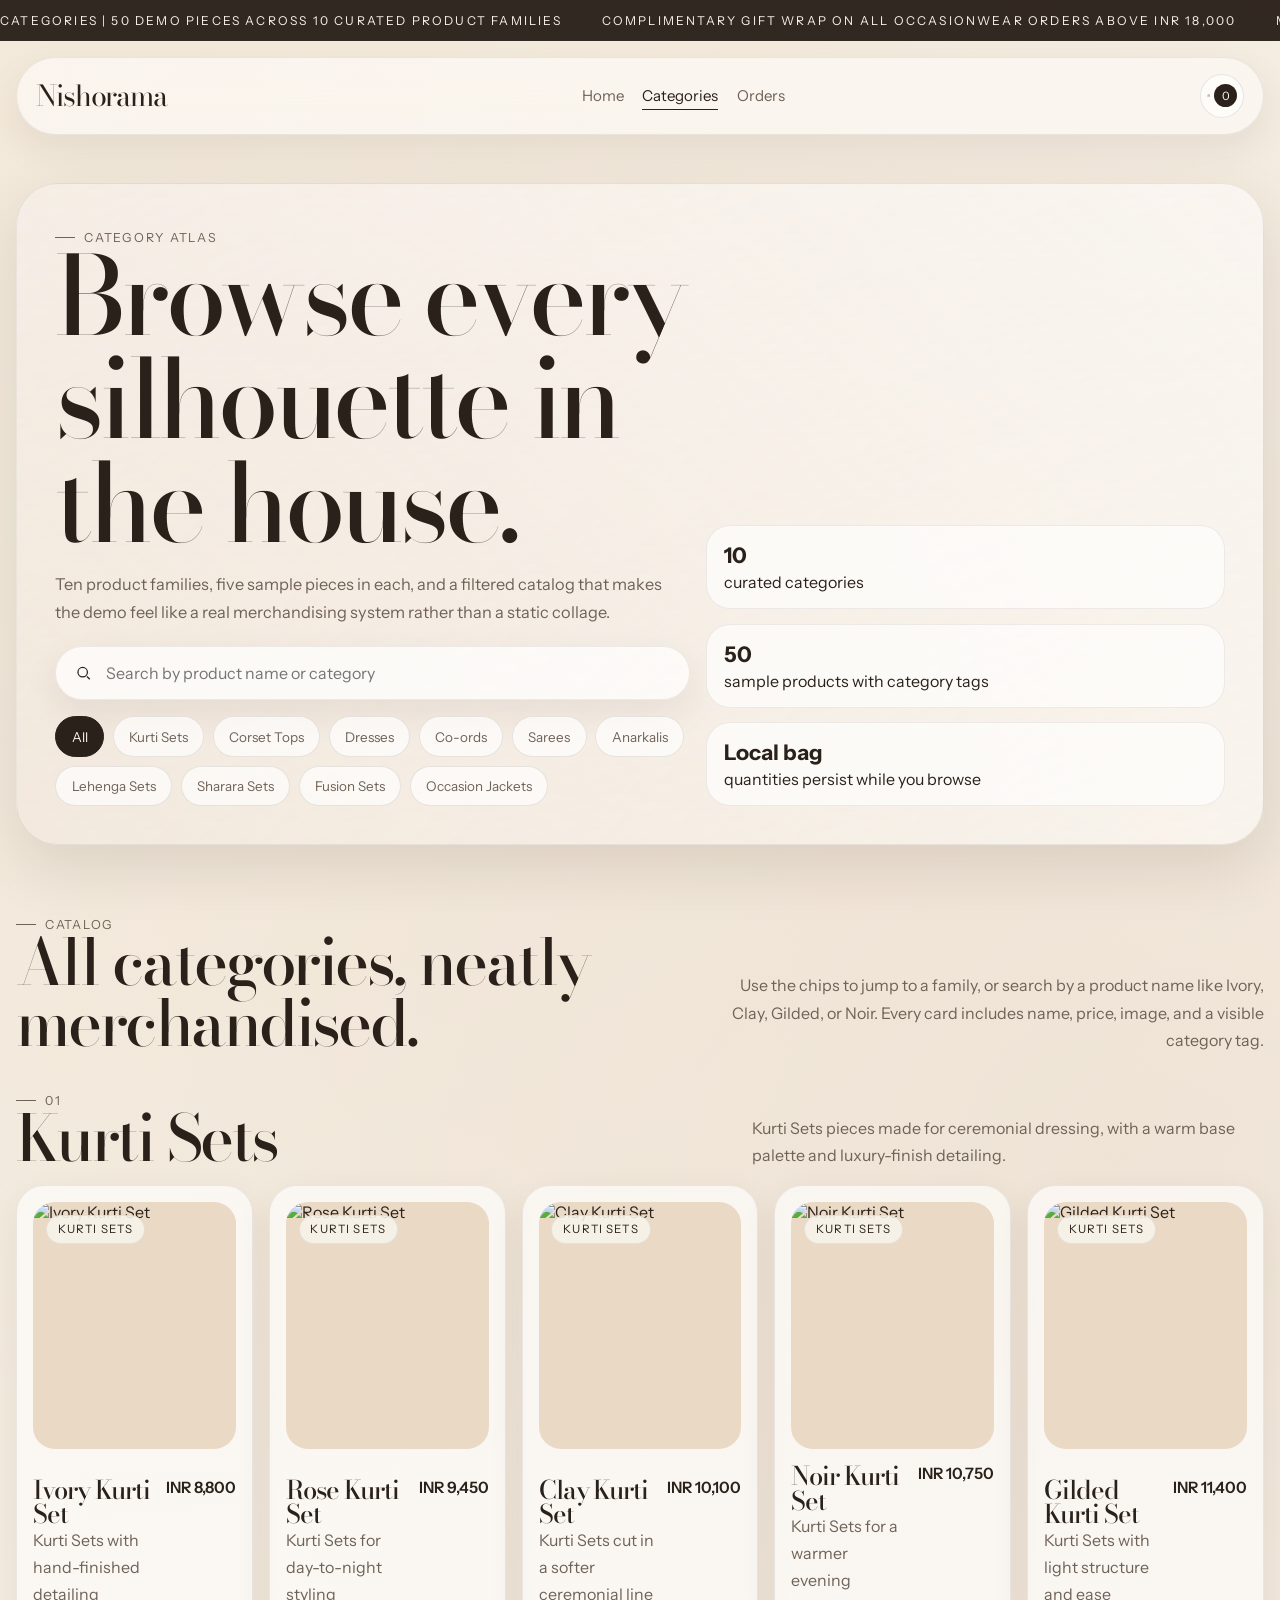
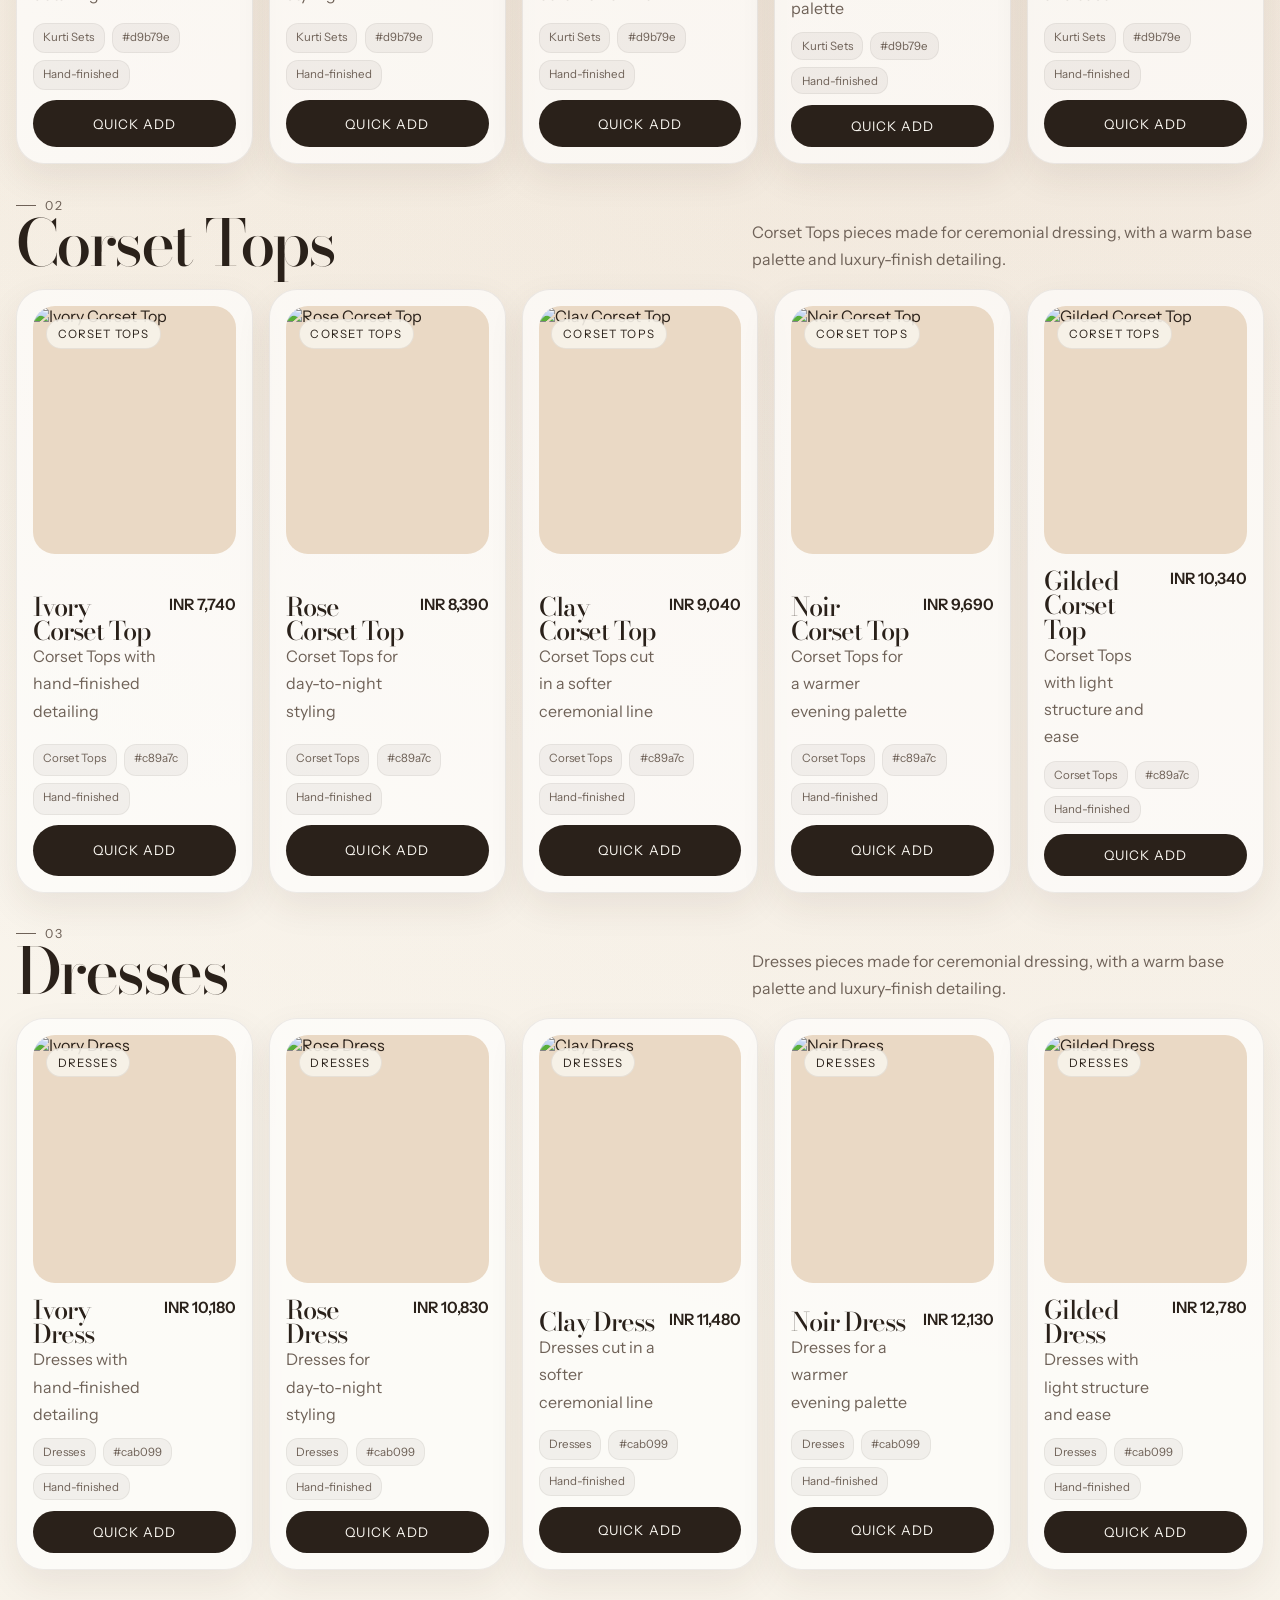
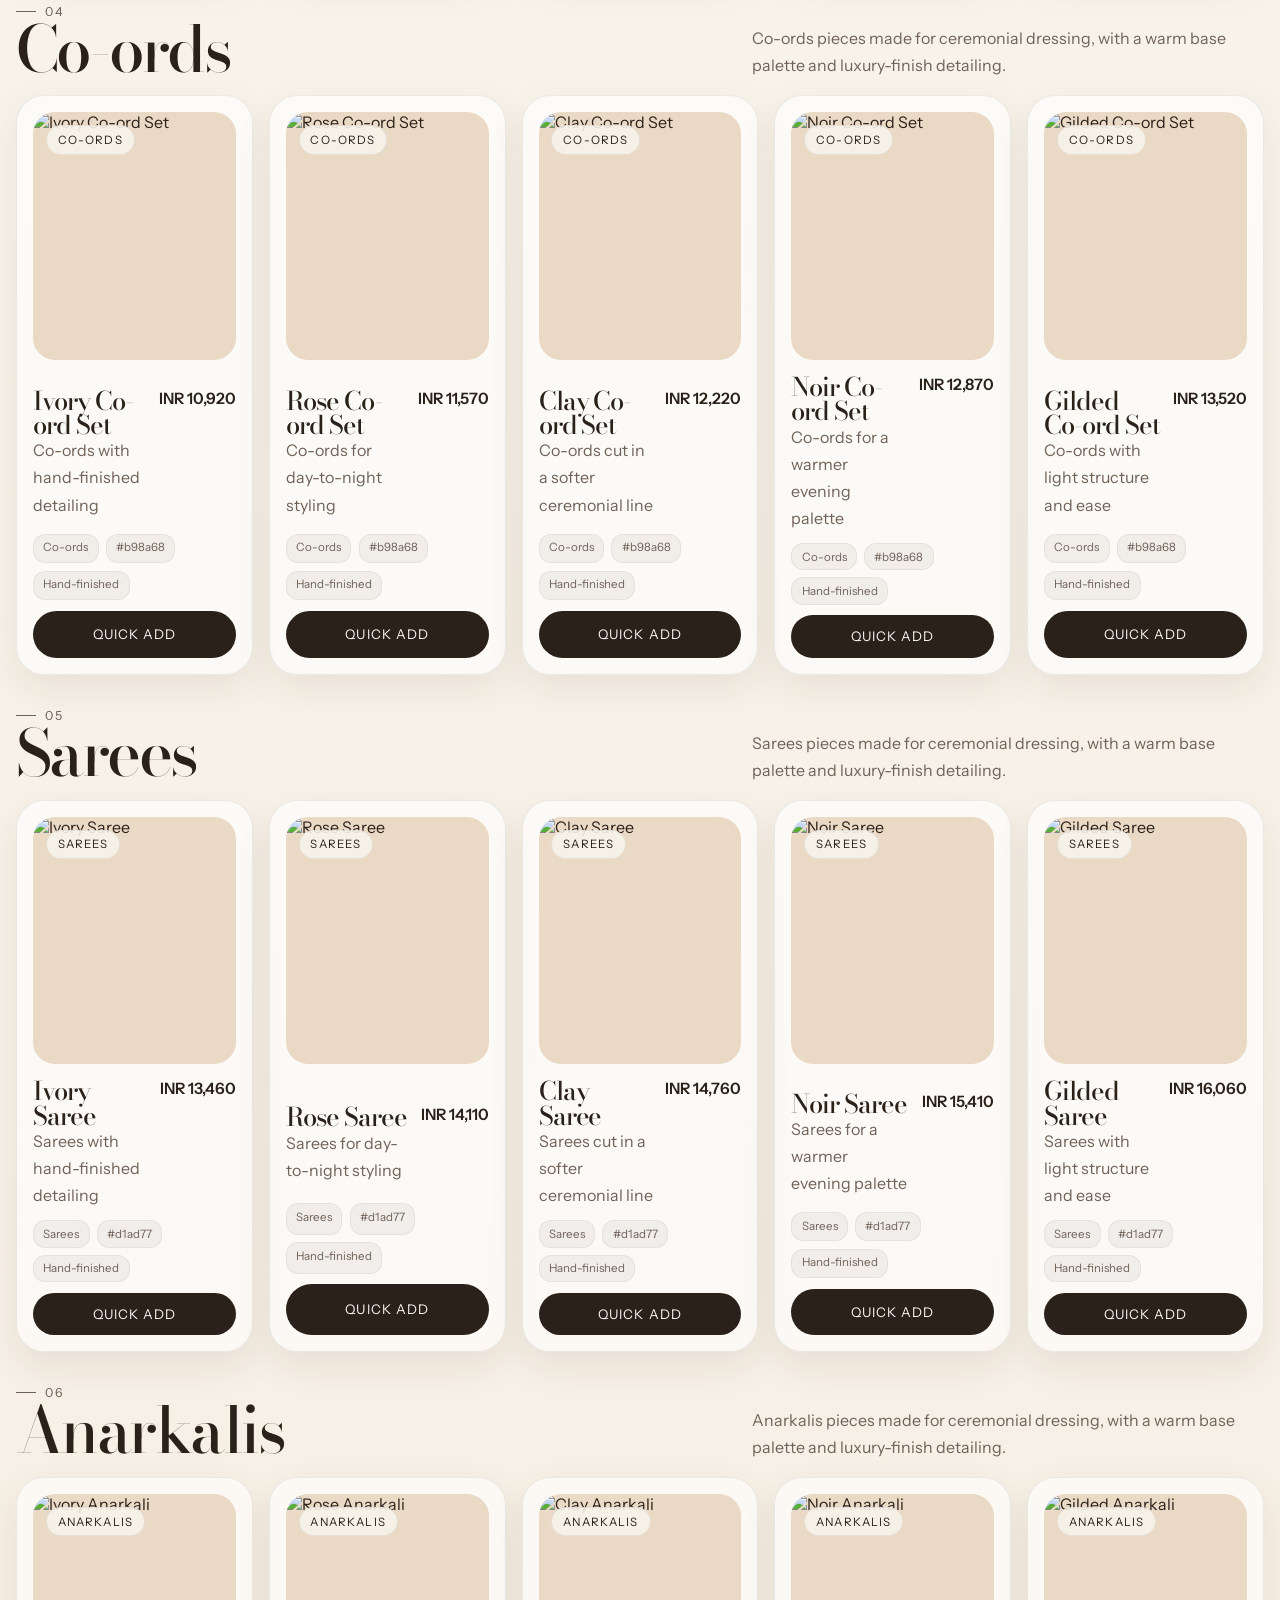
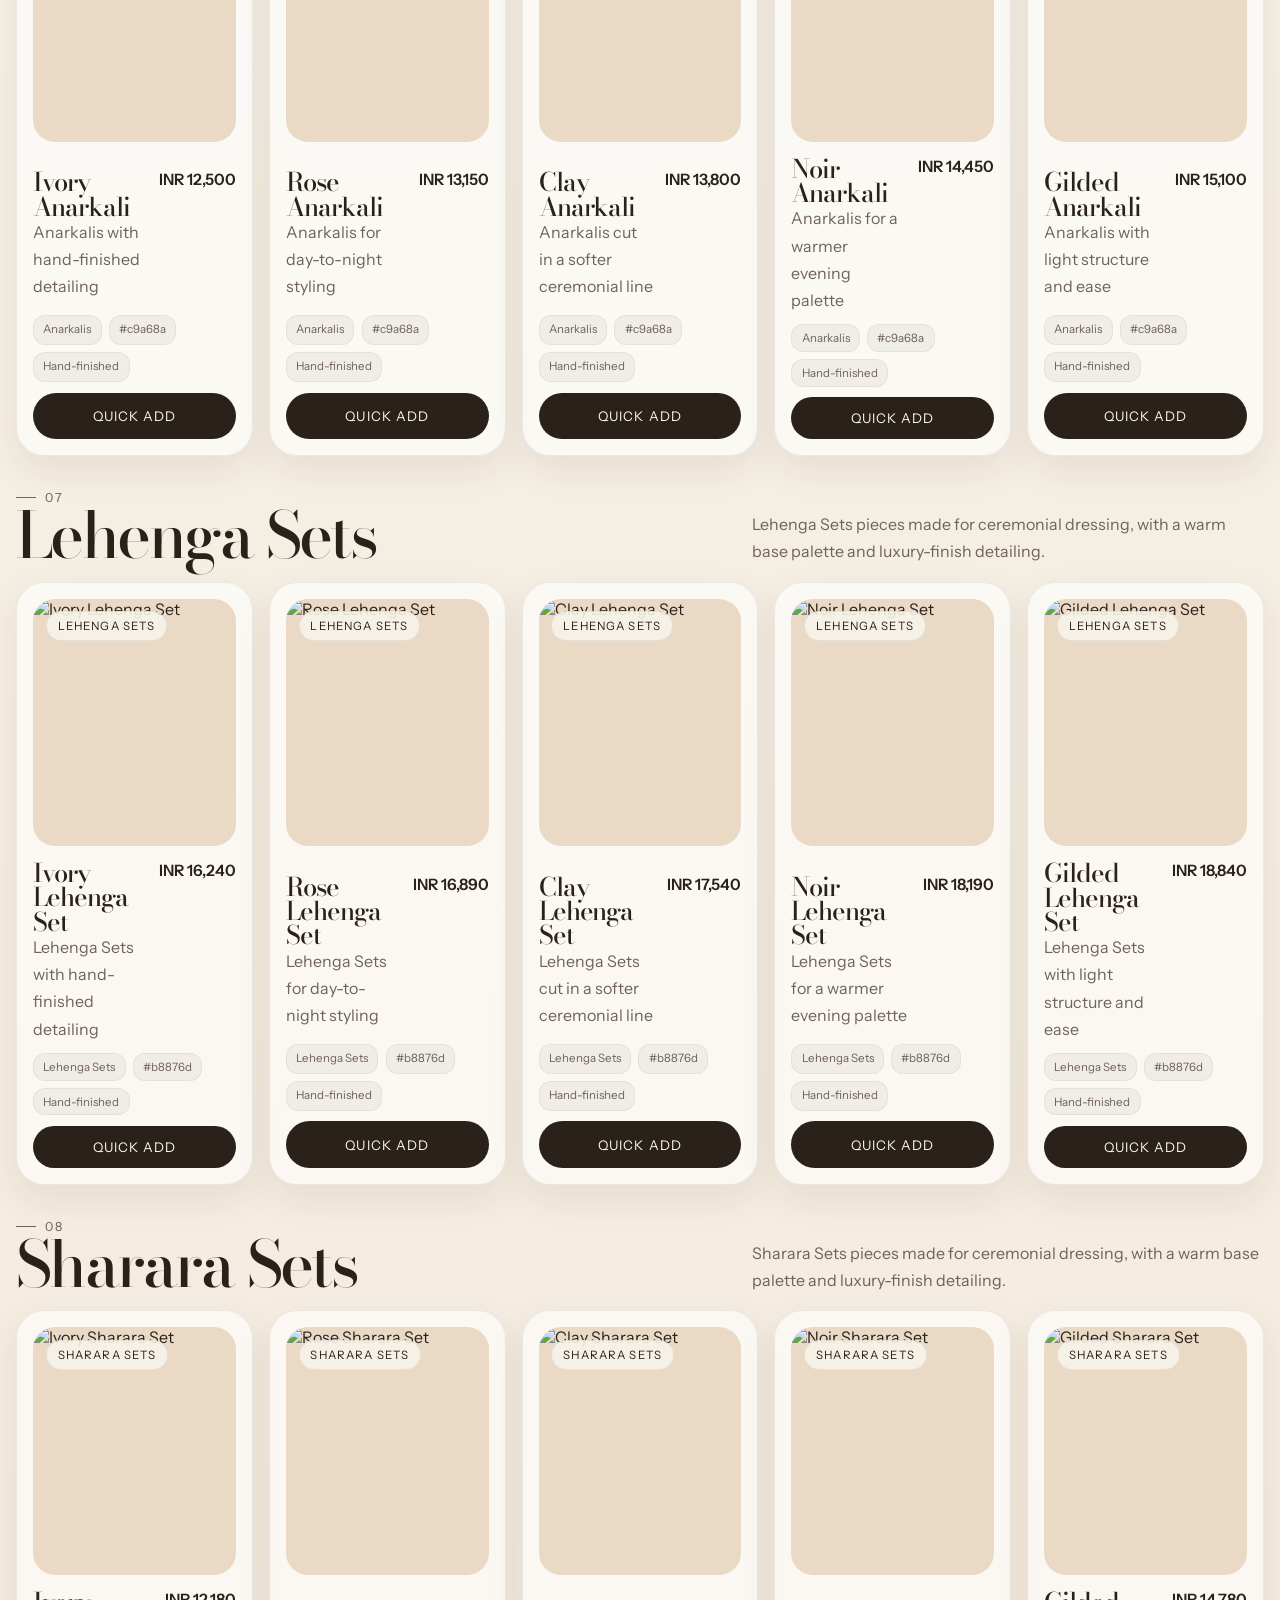
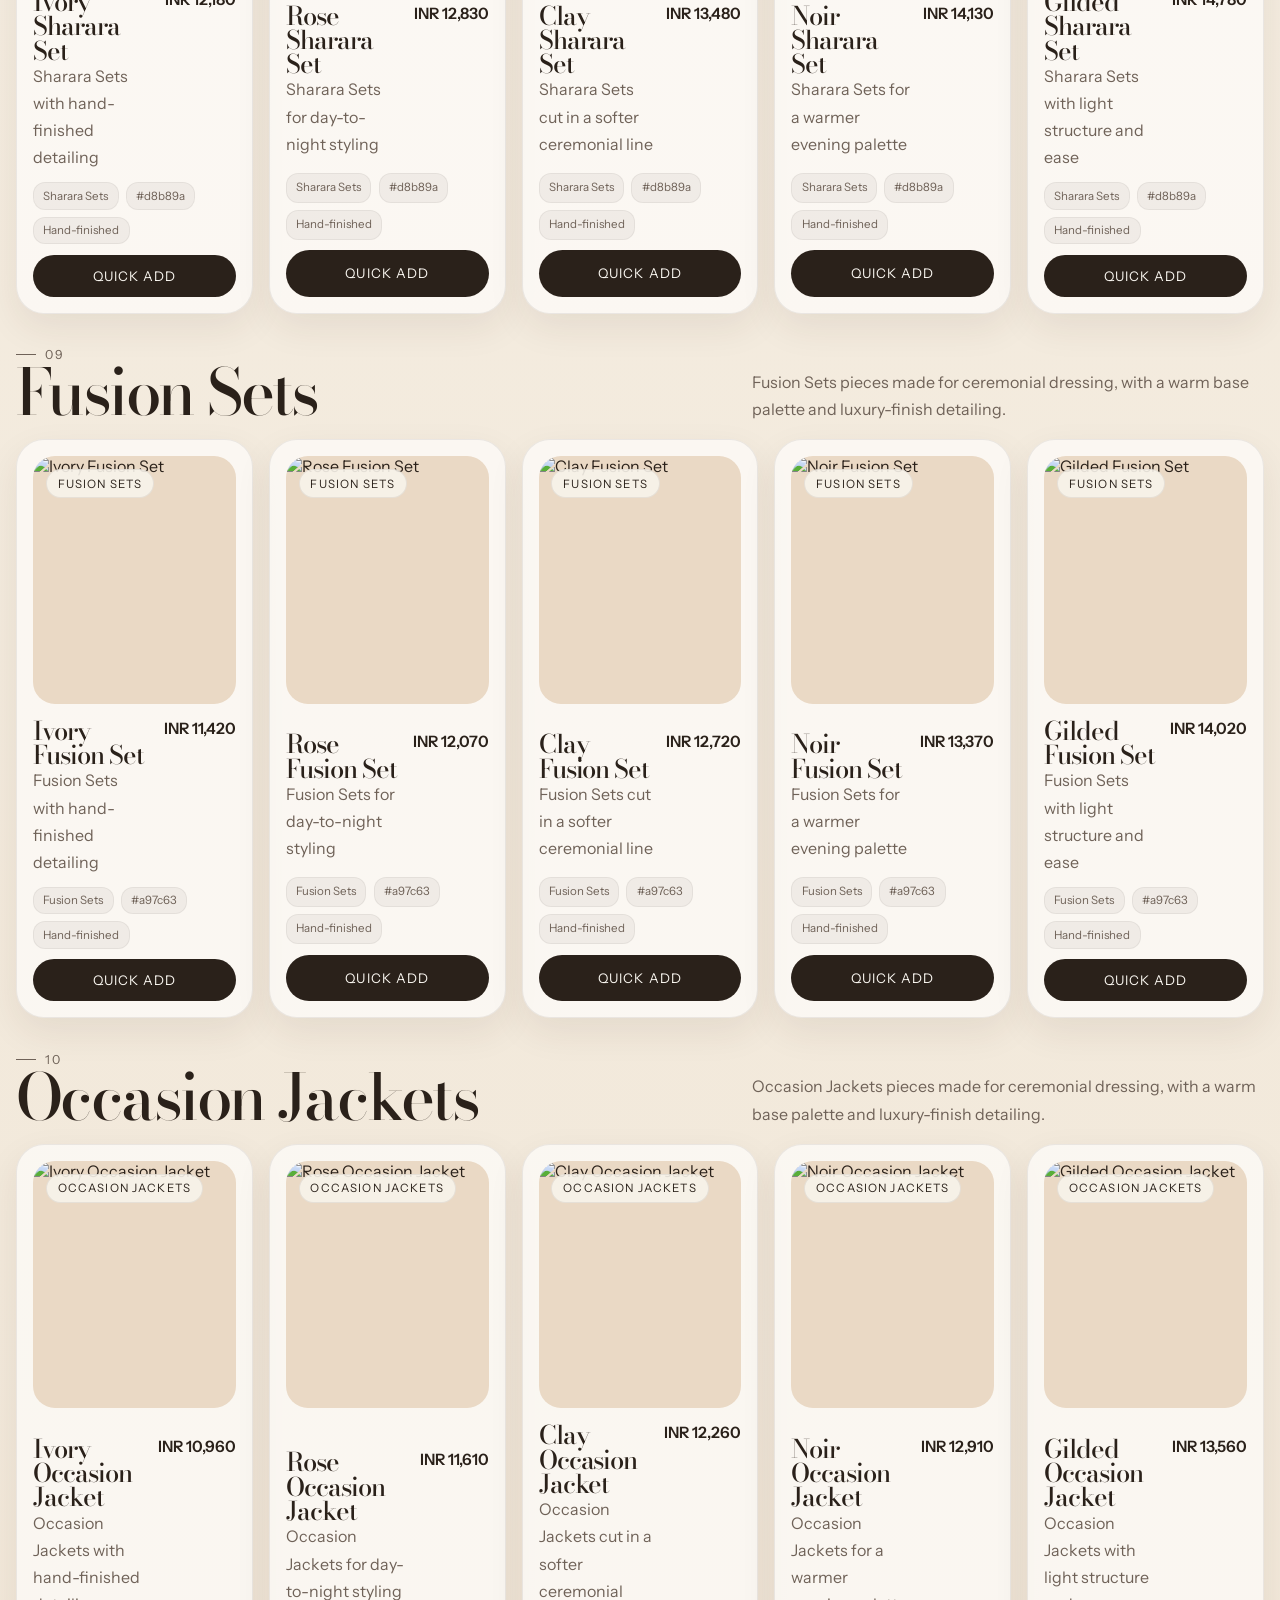
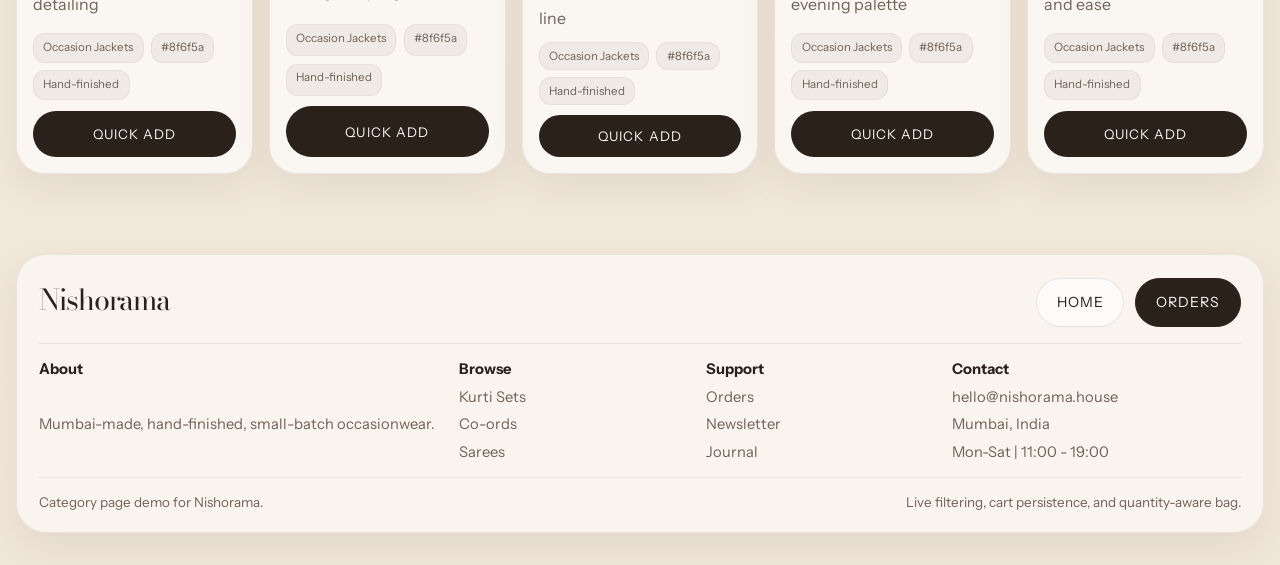
==== categories.html @ 2187974c "split catalog and orders pages" ====
<!DOCTYPE html>
<html lang="en">
<head>
  <meta charset="UTF-8">
  <meta name="viewport" content="width=device-width, initial-scale=1.0">
  <title>Nishorama | Categories</title>
  <meta name="description" content="Browse Nishorama's category catalog: kurti sets, corsets, dresses, co-ords, sarees, anarkalis, lehenga sets, sharara sets, fusion sets, and occasion jackets.">
  <style>
    @import url("https://fonts.googleapis.com/css2?family=Bodoni+Moda:opsz,wght@6..96,400;6..96,500;6..96,700&family=Instrument+Sans:wght@400;500;600;700&display=swap");

    :root {
      --bg: #f8f3ea;
      --bg-soft: #fbf8f2;
      --card: #f7efe2;
      --ink: #2a211a;
      --muted: #6f6258;
      --line: rgba(42, 33, 26, 0.1);
      --line-strong: rgba(42, 33, 26, 0.2);
      --shadow: 0 22px 60px rgba(59, 40, 25, 0.12);
      --shadow-soft: 0 14px 36px rgba(59, 40, 25, 0.08);
      --max-width: 1440px;
      --radius-xl: 36px;
      --radius-lg: 24px;
      --transition: 220ms ease;
    }

    * { box-sizing: border-box; }
    html { scroll-behavior: smooth; }
    body {
      margin: 0;
      background:
        radial-gradient(circle at top left, rgba(209, 173, 119, 0.18), transparent 28%),
        radial-gradient(circle at 90% 14%, rgba(185, 138, 104, 0.14), transparent 24%),
        linear-gradient(180deg, #fbf8f2 0%, #f8f3ea 36%, #f1e7d8 100%);
      color: var(--ink);
      font-family: "Instrument Sans", sans-serif;
    }

    img { display: block; max-width: 100%; }
    a { color: inherit; text-decoration: none; }
    button, input { font: inherit; }
    button { cursor: pointer; border: 0; background: none; color: inherit; }
    :focus-visible { outline: 2px solid var(--ink); outline-offset: 3px; }

    .skip-link {
      position: absolute;
      top: -3rem;
      left: 1rem;
      z-index: 100;
      padding: 0.75rem 1rem;
      border-radius: 999px;
      background: var(--ink);
      color: var(--bg-soft);
      transition: top var(--transition);
    }

    .skip-link:focus { top: 1rem; }

    .eyebrow, .meta-label {
      display: inline-flex;
      align-items: center;
      gap: 0.55rem;
      font-size: 0.78rem;
      letter-spacing: 0.14em;
      text-transform: uppercase;
      color: var(--muted);
    }

    .eyebrow::before, .meta-label::before {
      content: "";
      width: 1.25rem;
      height: 1px;
      background: currentColor;
    }

    h1, h2, h3 {
      font-family: "Bodoni Moda", serif;
      font-weight: 500;
      letter-spacing: -0.04em;
      line-height: 0.95;
      margin: 0;
    }

    h1 { font-size: clamp(3rem, 9vw, 6.8rem); }
    h2 { font-size: clamp(2.2rem, 5vw, 4rem); }
    h3 { font-size: clamp(1.2rem, 2vw, 1.65rem); }
    p { margin: 0; color: var(--muted); line-height: 1.7; }

    .wrap {
      width: min(calc(100% - 2rem), var(--max-width));
      margin: 0 auto;
    }

    .announcement {
      background: rgba(42, 33, 26, 0.96);
      color: #f8f3ea;
      overflow: hidden;
    }

    .announcement-track {
      display: flex;
      gap: 2.5rem;
      white-space: nowrap;
      padding: 0.8rem 0;
      font-size: 0.76rem;
      letter-spacing: 0.18em;
      text-transform: uppercase;
      animation: ticker 22s linear infinite;
    }

    .announcement-track span { flex: none; }

    @keyframes ticker {
      from { transform: translateX(0); }
      to { transform: translateX(-50%); }
    }

    .site-header {
      position: sticky;
      top: 0;
      z-index: 30;
      padding: 1rem 0 0;
    }

    .nav-shell {
      display: grid;
      grid-template-columns: auto 1fr auto;
      gap: 1rem;
      align-items: center;
      padding: 1rem 1.2rem;
      background: rgba(251, 248, 242, 0.78);
      backdrop-filter: blur(18px);
      border: 1px solid rgba(42, 33, 26, 0.08);
      border-radius: 999px;
      box-shadow: var(--shadow-soft);
    }

    .brand {
      font-family: "Bodoni Moda", serif;
      font-size: 1.8rem;
      letter-spacing: -0.04em;
    }

    .nav-links {
      display: flex;
      justify-content: center;
      gap: 1.15rem;
      color: var(--muted);
      font-size: 0.94rem;
      flex-wrap: wrap;
    }

    .nav-link { position: relative; padding: 0.3rem 0; }
    .nav-link::after {
      content: "";
      position: absolute;
      left: 0;
      bottom: 0;
      width: 100%;
      height: 1px;
      background: var(--ink);
      transform: scaleX(0);
      transform-origin: left;
      transition: transform var(--transition);
    }
    .nav-link:hover::after, .nav-link:focus-visible::after, .nav-link.is-active::after { transform: scaleX(1); }
    .nav-link.is-active { color: var(--ink); }

    .nav-actions {
      display: flex;
      align-items: center;
      gap: 0.7rem;
    }

    .tool-button {
      width: 2.75rem;
      height: 2.75rem;
      display: inline-flex;
      align-items: center;
      justify-content: center;
      border-radius: 999px;
      border: 1px solid var(--line);
      background: rgba(255, 255, 255, 0.64);
      transition: transform var(--transition), border-color var(--transition), background var(--transition);
    }

    .tool-button:hover { transform: translateY(-2px); border-color: var(--line-strong); }

    .bag-count {
      min-width: 1.4rem;
      height: 1.4rem;
      padding: 0 0.3rem;
      border-radius: 999px;
      background: var(--ink);
      color: var(--bg-soft);
      font-size: 0.72rem;
      display: inline-flex;
      align-items: center;
      justify-content: center;
      margin-left: 0.25rem;
    }

    .hero {
      padding: clamp(2rem, 4vw, 3rem) 0 1rem;
    }

    .hero-shell {
      display: grid;
      grid-template-columns: minmax(0, 1.1fr) minmax(18rem, 0.9fr);
      gap: 1rem;
      align-items: end;
      padding: clamp(1.5rem, 3vw, 2.5rem);
      border-radius: calc(var(--radius-xl) + 6px);
      background:
        linear-gradient(180deg, rgba(255, 255, 255, 0.56), rgba(255, 255, 255, 0.28)),
        linear-gradient(135deg, rgba(217, 183, 158, 0.35), rgba(248, 243, 234, 0.7));
      border: 1px solid rgba(42, 33, 26, 0.08);
      box-shadow: var(--shadow);
    }

    .hero-copy p { max-width: 40rem; margin-top: 1rem; font-size: 1.02rem; }
    .hero-meta {
      display: grid;
      gap: 0.9rem;
    }

    .meta-card {
      padding: 1rem 1.1rem;
      border-radius: 24px;
      background: rgba(255, 255, 255, 0.65);
      border: 1px solid rgba(42, 33, 26, 0.08);
    }

    .meta-card strong {
      display: block;
      color: var(--ink);
      margin-bottom: 0.25rem;
      font-size: 1.35rem;
    }

    .catalog-toolbar {
      display: grid;
      gap: 1rem;
      margin-top: 1.25rem;
    }

    .searchbar {
      display: flex;
      align-items: center;
      gap: 0.8rem;
      padding: 1rem 1.1rem;
      border-radius: 999px;
      background: rgba(255, 255, 255, 0.72);
      border: 1px solid rgba(42, 33, 26, 0.08);
      box-shadow: var(--shadow-soft);
    }

    .searchbar input {
      border: 0;
      background: transparent;
      padding: 0;
      width: 100%;
      color: var(--ink);
    }

    .chip-row {
      display: flex;
      flex-wrap: wrap;
      gap: 0.55rem;
    }

    .chip {
      padding: 0.7rem 0.95rem;
      border-radius: 999px;
      border: 1px solid rgba(42, 33, 26, 0.1);
      background: rgba(255, 255, 255, 0.68);
      color: var(--muted);
      font-size: 0.84rem;
      transition: background var(--transition), color var(--transition), border-color var(--transition), transform var(--transition);
    }

    .chip:hover { transform: translateY(-1px); border-color: rgba(42, 33, 26, 0.18); }
    .chip.is-active { background: var(--ink); color: var(--bg-soft); border-color: var(--ink); }

    .section {
      padding: clamp(2rem, 4vw, 3rem) 0;
    }

    .section-head {
      display: flex;
      justify-content: space-between;
      gap: 1rem;
      align-items: end;
      margin-bottom: 1.35rem;
    }

    .section-head p {
      max-width: 34rem;
      text-align: right;
    }

    .category-section {
      padding: 0.6rem 0 1rem;
      scroll-margin-top: 8.5rem;
    }

    .category-header {
      display: flex;
      justify-content: space-between;
      gap: 1rem;
      align-items: end;
      margin-bottom: 1rem;
    }

    .category-header p { max-width: 32rem; }

    .product-grid {
      display: grid;
      grid-template-columns: repeat(5, minmax(0, 1fr));
      gap: 1rem;
    }

    .product-card {
      position: relative;
      display: grid;
      gap: 0.95rem;
      padding: 1rem;
      border-radius: 28px;
      background: rgba(255, 255, 255, 0.62);
      border: 1px solid rgba(42, 33, 26, 0.08);
      box-shadow: var(--shadow-soft);
      overflow: hidden;
    }

    .product-media {
      position: relative;
      border-radius: 22px;
      overflow: hidden;
      aspect-ratio: 0.82;
      background: #ead9c5;
    }

    .product-media img {
      width: 100%;
      height: 100%;
      object-fit: cover;
      transition: transform 700ms ease;
    }

    .product-card:hover .product-media img { transform: scale(1.04); }

    .badge {
      position: absolute;
      left: 0.8rem;
      top: 0.8rem;
      padding: 0.42rem 0.68rem;
      border-radius: 999px;
      background: rgba(248, 243, 234, 0.9);
      border: 1px solid rgba(42, 33, 26, 0.08);
      font-size: 0.72rem;
      letter-spacing: 0.1em;
      text-transform: uppercase;
    }

    .product-body { display: grid; gap: 0.65rem; }
    .product-title { display: flex; justify-content: space-between; gap: 0.8rem; align-items: start; }
    .product-title span, .price { white-space: nowrap; color: var(--ink); }
    .price { font-size: 0.98rem; font-weight: 600; }
    .tag-row { display: flex; flex-wrap: wrap; gap: 0.45rem; }
    .tag {
      padding: 0.36rem 0.58rem;
      border-radius: 12px;
      background: rgba(42, 33, 26, 0.05);
      border: 1px solid rgba(42, 33, 26, 0.06);
      color: var(--muted);
      font-size: 0.72rem;
    }

    .quick-add {
      display: inline-flex;
      align-items: center;
      justify-content: center;
      gap: 0.45rem;
      padding: 0.82rem 1rem;
      border-radius: 999px;
      background: var(--ink);
      color: var(--bg-soft);
      font-size: 0.83rem;
      letter-spacing: 0.08em;
      text-transform: uppercase;
      transition: transform var(--transition), opacity var(--transition);
    }

    .quick-add:hover { transform: translateY(-2px); opacity: 0.95; }
    .quick-add[data-added="true"] { background: #4a372a; }

    .drawer-layer {
      position: fixed;
      inset: 0;
      z-index: 60;
      display: grid;
      place-items: start center;
      pointer-events: none;
    }
    .drawer-layer[hidden] { display: none; }
    .drawer-backdrop {
      position: absolute;
      inset: 0;
      background: rgba(42, 33, 26, 0.24);
      backdrop-filter: blur(10px);
      opacity: 0;
      transition: opacity var(--transition);
    }
    .drawer-layer.is-open { pointer-events: auto; }
    .drawer-layer.is-open .drawer-backdrop { opacity: 1; }

    .drawer {
      position: absolute;
      top: 6rem;
      right: 1rem;
      width: min(calc(100% - 1rem), 30rem);
      max-height: calc(100vh - 8rem);
      overflow: auto;
      padding: 1.2rem;
      border-radius: 32px;
      background: rgba(251, 248, 242, 0.96);
      border: 1px solid rgba(42, 33, 26, 0.08);
      box-shadow: 0 34px 80px rgba(58, 40, 25, 0.18);
      backdrop-filter: blur(18px);
      opacity: 0;
      transform: translateY(-0.85rem) scale(0.98);
      transition: opacity var(--transition), transform var(--transition);
    }
    .drawer.is-open { opacity: 1; transform: translateY(0) scale(1); }

    .drawer-head {
      display: grid;
      grid-template-columns: 1fr auto;
      gap: 1rem;
      align-items: start;
      padding-bottom: 1rem;
      margin-bottom: 1rem;
      border-bottom: 1px solid rgba(42, 33, 26, 0.08);
    }

    .drawer-head p { font-size: 0.94rem; max-width: 22rem; }

    .close-button {
      width: 2.5rem;
      height: 2.5rem;
      border-radius: 999px;
      display: inline-flex;
      align-items: center;
      justify-content: center;
      border: 1px solid var(--line);
      background: rgba(255, 255, 255, 0.66);
    }

    .cart-list { display: grid; gap: 0.8rem; }
    .cart-item {
      display: grid;
      gap: 0.75rem;
      padding: 1rem;
      border-radius: 22px;
      background: rgba(255, 255, 255, 0.72);
      border: 1px solid rgba(42, 33, 26, 0.08);
    }

    .cart-top { display: flex; justify-content: space-between; gap: 1rem; align-items: start; }
    .cart-meta { display: flex; flex-wrap: wrap; gap: 0.45rem 0.8rem; color: var(--muted); font-size: 0.84rem; }
    .qty {
      display: inline-flex;
      align-items: center;
      gap: 0.5rem;
      width: fit-content;
      padding: 0.35rem 0.45rem;
      border-radius: 999px;
      border: 1px solid rgba(42, 33, 26, 0.08);
      background: rgba(255, 255, 255, 0.7);
    }
    .qty button, .remove-item {
      padding: 0.2rem 0.45rem;
      border-radius: 999px;
      border: 1px solid transparent;
    }
    .qty button:hover, .remove-item:hover { background: rgba(42, 33, 26, 0.06); border-color: rgba(42, 33, 26, 0.08); }

    .cart-summary {
      display: grid;
      gap: 0.7rem;
      padding: 1rem;
      border-radius: 24px;
      background: rgba(42, 33, 26, 0.04);
      border: 1px solid rgba(42, 33, 26, 0.06);
    }

    .summary-row { display: flex; justify-content: space-between; gap: 1rem; }
    .panel-actions { display: flex; flex-wrap: wrap; gap: 0.7rem; }
    .button {
      display: inline-flex;
      align-items: center;
      justify-content: center;
      gap: 0.55rem;
      padding: 0.92rem 1.2rem;
      border-radius: 999px;
      border: 1px solid var(--line);
      font-size: 0.88rem;
      letter-spacing: 0.08em;
      text-transform: uppercase;
      transition: transform var(--transition), background var(--transition), border-color var(--transition);
    }
    .button:hover { transform: translateY(-2px); }
    .button.primary { background: var(--ink); color: var(--bg-soft); border-color: var(--ink); }
    .button.secondary { background: rgba(255, 255, 255, 0.66); }

    .footer {
      margin-top: 1rem;
      padding: 0 0 2rem;
    }
    .footer-shell {
      width: min(calc(100% - 2rem), var(--max-width));
      margin: 0 auto;
      padding: 1.4rem;
      border-radius: 30px;
      background: rgba(255, 255, 255, 0.54);
      border: 1px solid rgba(42, 33, 26, 0.08);
      box-shadow: var(--shadow-soft);
    }
    .footer-top, .footer-bottom {
      display: flex;
      flex-wrap: wrap;
      justify-content: space-between;
      gap: 0.8rem;
    }
    .footer-top {
      padding-bottom: 1rem;
      border-bottom: 1px solid rgba(42, 33, 26, 0.08);
      margin-bottom: 1rem;
    }
    .footer-grid {
      display: grid;
      grid-template-columns: 1.4fr 0.8fr 0.8fr 1fr;
      gap: 1rem;
    }
    .footer-column {
      display: grid;
      gap: 0.6rem;
      color: var(--muted);
      font-size: 0.92rem;
    }
    .footer-column strong { color: var(--ink); }
    .footer-bottom {
      margin-top: 1rem;
      padding-top: 1rem;
      border-top: 1px solid rgba(42, 33, 26, 0.08);
      font-size: 0.84rem;
      color: var(--muted);
    }

    .toast {
      position: fixed;
      right: 1rem;
      bottom: 1rem;
      z-index: 70;
      min-width: 14rem;
      max-width: 22rem;
      padding: 0.95rem 1rem;
      border-radius: 22px;
      background: rgba(42, 33, 26, 0.94);
      color: var(--bg-soft);
      box-shadow: var(--shadow);
      opacity: 0;
      transform: translateY(1rem);
      pointer-events: none;
      transition: opacity var(--transition), transform var(--transition);
    }
    .toast.is-visible { opacity: 1; transform: translateY(0); }

    [data-hide] { display: block; }

    @media (max-width: 1180px) {
      .product-grid { grid-template-columns: repeat(3, minmax(0, 1fr)); }
      .footer-grid { grid-template-columns: 1fr 1fr; }
      .hero-shell { grid-template-columns: 1fr; }
      .hero-section-note { display: none; }
    }

    @media (max-width: 860px) {
      .nav-shell { grid-template-columns: auto 1fr auto; }
      .nav-links { display: none; }
      .product-grid { grid-template-columns: repeat(2, minmax(0, 1fr)); }
      .drawer { right: 0.5rem; width: min(calc(100% - 1rem), 32rem); }
    }

    @media (max-width: 640px) {
      .wrap { width: min(calc(100% - 1rem), var(--max-width)); }
      h1 { font-size: clamp(2.4rem, 16vw, 4rem); }
      h2 { font-size: clamp(2rem, 10vw, 2.8rem); }
      .product-grid { grid-template-columns: 1fr; }
      .section-head, .category-header { flex-direction: column; align-items: start; }
      .section-head p { text-align: left; }
      .footer-grid { grid-template-columns: 1fr; }
      .nav-shell { padding: 0.9rem 1rem; }
      .drawer { top: 5.5rem; max-height: calc(100vh - 6rem); }
    }

    @media (prefers-reduced-motion: reduce) {
      html { scroll-behavior: auto; }
      *, *::before, *::after {
        animation-duration: 0.01ms !important;
        animation-iteration-count: 1 !important;
        transition-duration: 0.01ms !important;
        scroll-behavior: auto !important;
      }
    }
  </style>
</head>
<body>
  <a class="skip-link" href="#main">Skip to content</a>
  <div class="announcement" aria-label="Announcement bar">
    <div class="announcement-track" aria-hidden="true">
      <span>Categories | 50 demo pieces across 10 curated product families</span>
      <span>Complimentary gift wrap on all occasionwear orders above INR 18,000</span>
      <span>Mumbai atelier fittings by appointment | Worldwide shipping available</span>
      <span>Categories | 50 demo pieces across 10 curated product families</span>
      <span>Complimentary gift wrap on all occasionwear orders above INR 18,000</span>
      <span>Mumbai atelier fittings by appointment | Worldwide shipping available</span>
    </div>
  </div>

  <header class="site-header">
    <div class="wrap nav-shell">
      <a class="brand" href="index.html">Nishorama</a>
      <nav class="nav-links" aria-label="Primary navigation">
        <a class="nav-link" href="index.html">Home</a>
        <a class="nav-link is-active" href="categories.html">Categories</a>
        <a class="nav-link" href="orders.html">Orders</a>
      </nav>
      <div class="nav-actions">
        <button class="tool-button" id="bagToggle" type="button" aria-label="Open bag" aria-expanded="false" aria-controls="bagPanel">
          <svg viewBox="0 0 24 24" aria-hidden="true" fill="none" stroke="currentColor" stroke-width="1.6">
            <path d="M7 9V7.4A4.6 4.6 0 0 1 11.6 3h.8A4.6 4.6 0 0 1 17 7.4V9"></path>
            <path d="M5 9h14l-1 11H6L5 9z"></path>
          </svg>
          <span class="bag-count" id="bagCount" aria-live="polite">0</span>
        </button>
      </div>
    </div>
  </header>

  <main id="main">
    <section class="hero">
      <div class="wrap hero-shell">
        <div class="hero-copy">
          <span class="eyebrow">Category Atlas</span>
          <h1>Browse every silhouette in the house.</h1>
          <p>Ten product families, five sample pieces in each, and a filtered catalog that makes the demo feel like a real merchandising system rather than a static collage.</p>
          <div class="catalog-toolbar">
            <label class="searchbar" for="categorySearch">
              <svg viewBox="0 0 24 24" width="20" height="20" fill="none" stroke="currentColor" stroke-width="1.6" aria-hidden="true">
                <circle cx="11" cy="11" r="6"></circle>
                <path d="M20 20l-3.5-3.5"></path>
              </svg>
              <input id="categorySearch" type="search" placeholder="Search by product name or category">
            </label>
            <div class="chip-row" id="categoryChips"></div>
          </div>
        </div>
        <div class="hero-meta hero-section-note">
          <div class="meta-card">
            <strong>10</strong>
            <span>curated categories</span>
          </div>
          <div class="meta-card">
            <strong>50</strong>
            <span>sample products with category tags</span>
          </div>
          <div class="meta-card">
            <strong>Local bag</strong>
            <span>quantities persist while you browse</span>
          </div>
        </div>
      </div>
    </section>

    <section class="section">
      <div class="wrap section-head">
        <div>
          <span class="eyebrow">Catalog</span>
          <h2>All categories, neatly merchandised.</h2>
        </div>
        <p>Use the chips to jump to a family, or search by a product name like Ivory, Clay, Gilded, or Noir. Every card includes name, price, image, and a visible category tag.</p>
      </div>
      <div id="catalogRoot"></div>
    </section>
  </main>

  <div class="drawer-layer" id="drawerLayer" hidden>
    <button class="drawer-backdrop" id="drawerBackdrop" type="button" aria-label="Close bag drawer"></button>
    <aside class="drawer" id="bagPanel" role="dialog" aria-modal="true" aria-labelledby="bagTitle" hidden>
      <div class="drawer-head">
        <div>
          <span class="eyebrow">Shopping Bag</span>
          <h3 id="bagTitle">Your edits, carried across the site.</h3>
          <p>Quantity changes stay in sync while you move between categories and the homepage.</p>
        </div>
        <button class="close-button" id="closeBag" type="button" aria-label="Close bag drawer">
          <svg viewBox="0 0 24 24" aria-hidden="true" fill="none" stroke="currentColor" stroke-width="1.8">
            <path d="M6 6l12 12"></path>
            <path d="M18 6L6 18"></path>
          </svg>
        </button>
      </div>
      <div id="bagContent" aria-live="polite"></div>
    </aside>
  </div>

  <div class="toast" id="toast" aria-live="polite"></div>

  <footer class="footer">
    <div class="footer-shell">
      <div class="footer-top">
        <a class="brand" href="index.html">Nishorama</a>
        <div class="panel-actions">
          <a class="button secondary" href="index.html">Home</a>
          <a class="button primary" href="orders.html">Orders</a>
        </div>
      </div>
      <div class="footer-grid">
        <div class="footer-column">
          <strong>About</strong>
          <span>Mumbai-made, hand-finished, small-batch occasionwear.</span>
        </div>
        <div class="footer-column">
          <strong>Browse</strong>
          <a href="#category-kurti-sets">Kurti Sets</a>
          <a href="#category-co-ords">Co-ords</a>
          <a href="#category-sarees">Sarees</a>
        </div>
        <div class="footer-column">
          <strong>Support</strong>
          <a href="orders.html">Orders</a>
          <a href="index.html#newsletter">Newsletter</a>
          <a href="index.html#journal">Journal</a>
        </div>
        <div class="footer-column">
          <strong>Contact</strong>
          <span>hello@nishorama.house</span>
          <span>Mumbai, India</span>
          <span>Mon-Sat | 11:00 - 19:00</span>
        </div>
      </div>
      <div class="footer-bottom">
        <span>Category page demo for Nishorama.</span>
        <span>Live filtering, cart persistence, and quantity-aware bag.</span>
      </div>
    </div>
  </footer>

  <script>
    const imagePool = [
      "https://unsplash.com/photos/LQ_ro5OjyEs/download?force=true&w=1200&q=80",
      "https://unsplash.com/photos/eJLP9Sib5Ws/download?force=true&w=1200&q=80",
      "https://unsplash.com/photos/GoagZ4LVSfo/download?force=true&w=1200&q=80",
      "https://unsplash.com/photos/MOXm5jc8I0A/download?force=true&w=1200&q=80",
      "https://unsplash.com/photos/ZIScMboV_YY/download?force=true&w=1200&q=80",
      "https://unsplash.com/photos/XSFMcYFVp_A/download?force=true&w=1200&q=80",
      "https://unsplash.com/photos/uphWgr380Ts/download?force=true&w=1200&q=80",
      "https://unsplash.com/photos/_ZGvkavajjQ/download?force=true&w=1200&q=80"
    ];

    const categorySpecs = [
      { label: "Kurti Sets", slug: "kurti-sets", short: "Kurti Set", base: 8800, tone: "#d9b79e" },
      { label: "Corset Tops", slug: "corset-tops", short: "Corset Top", base: 7600, tone: "#c89a7c" },
      { label: "Dresses", slug: "dresses", short: "Dress", base: 9900, tone: "#cab099" },
      { label: "Co-ords", slug: "co-ords", short: "Co-ord Set", base: 10500, tone: "#b98a68" },
      { label: "Sarees", slug: "sarees", short: "Saree", base: 12900, tone: "#d1ad77" },
      { label: "Anarkalis", slug: "anarkalis", short: "Anarkali", base: 11800, tone: "#c9a68a" },
      { label: "Lehenga Sets", slug: "lehenga-sets", short: "Lehenga Set", base: 15400, tone: "#b8876d" },
      { label: "Sharara Sets", slug: "sharara-sets", short: "Sharara Set", base: 11200, tone: "#d8b89a" },
      { label: "Fusion Sets", slug: "fusion-sets", short: "Fusion Set", base: 10300, tone: "#a97c63" },
      { label: "Occasion Jackets", slug: "occasion-jackets", short: "Occasion Jacket", base: 9700, tone: "#8f6f5a" }
    ];

    const adjectives = ["Ivory", "Rose", "Clay", "Noir", "Gilded"];
    const notes = [
      "with hand-finished detailing",
      "for day-to-night styling",
      "cut in a softer ceremonial line",
      "for a warmer evening palette",
      "with light structure and ease"
    ];

    const catalog = categorySpecs.flatMap((category, categoryIndex) =>
      adjectives.map((adjective, itemIndex) => ({
        id: `${category.slug}-${itemIndex + 1}`,
        title: `${adjective} ${category.short}`,
        price: category.base + (itemIndex * 650) + (categoryIndex * 140),
        category: category.label,
        slug: category.slug,
        image: imagePool[(categoryIndex + itemIndex) % imagePool.length],
        tone: category.tone,
        note: `${category.label} ${notes[itemIndex]}`,
      }))
    );

    const catalogRoot = document.getElementById("catalogRoot");
    const categoryChips = document.getElementById("categoryChips");
    const categorySearch = document.getElementById("categorySearch");
    const drawerLayer = document.getElementById("drawerLayer");
    const drawer = document.getElementById("bagPanel");
    const drawerBackdrop = document.getElementById("drawerBackdrop");
    const closeBag = document.getElementById("closeBag");
    const bagToggle = document.getElementById("bagToggle");
    const bagCount = document.getElementById("bagCount");
    const bagContent = document.getElementById("bagContent");
    const toast = document.getElementById("toast");
    const cartKey = "nishorama-cart-v2";

    const loadJson = (key, fallback) => {
      try {
        const raw = localStorage.getItem(key);
        return raw ? JSON.parse(raw) : fallback;
      } catch {
        return fallback;
      }
    };

    const saveCart = () => localStorage.setItem(cartKey, JSON.stringify(Array.from(cart.entries())));
    const cart = new Map(loadJson(cartKey, []));
    let toastTimer = null;
    let activeCategory = "all";

    const formatPrice = (value) => `INR ${Number(value).toLocaleString("en-IN")}`;
    const showToast = (message) => {
      toast.textContent = message;
      toast.classList.add("is-visible");
      clearTimeout(toastTimer);
      toastTimer = window.setTimeout(() => toast.classList.remove("is-visible"), 2200);
    };

    const renderChips = () => {
      const chips = [
        { label: "All", slug: "all" },
        ...categorySpecs.map((category) => ({ label: category.label, slug: category.slug }))
      ];

      categoryChips.innerHTML = chips.map((chip) => `
        <button class="chip${chip.slug === "all" ? " is-active" : ""}" type="button" data-chip="${chip.slug}">${chip.label}</button>
      `).join("");
    };

    const renderCatalog = () => {
      const query = (categorySearch.value || "").trim().toLowerCase();

      catalogRoot.innerHTML = categorySpecs.map((category) => {
        const sectionProducts = catalog.filter((product) => {
          const categoryMatch = activeCategory === "all" || product.slug === activeCategory;
          const queryMatch = !query || `${product.title} ${product.category} ${product.note}`.toLowerCase().includes(query);
          return categoryMatch && queryMatch && product.slug === category.slug;
        });

        if (sectionProducts.length === 0) {
          return "";
        }

        const cards = sectionProducts.map((product) => `
          <article class="product-card" data-product-id="${product.id}" data-category="${product.slug}">
            <div class="product-media">
              <img src="${product.image}" alt="${product.title}">
              <span class="badge">${product.category}</span>
            </div>
            <div class="product-body">
              <div class="product-title">
                <div>
                  <h3>${product.title}</h3>
                  <p>${product.note}</p>
                </div>
                <span class="price">${formatPrice(product.price)}</span>
              </div>
              <div class="tag-row">
                <span class="tag">${product.category}</span>
                <span class="tag">${category.tone}</span>
                <span class="tag">Hand-finished</span>
              </div>
              <button class="quick-add" type="button" data-add="${product.id}">Quick Add</button>
            </div>
          </article>
        `).join("");

        return `
          <section class="category-section" id="category-${category.slug}" data-category="${category.slug}">
            <div class="wrap category-header">
              <div>
                <span class="meta-label">${String(categoryIndexFor(category.slug) + 1).padStart(2, "0")}</span>
                <h2>${category.label}</h2>
              </div>
              <p>${category.label} pieces made for ceremonial dressing, with a warm base palette and luxury-finish detailing.</p>
            </div>
            <div class="wrap product-grid">${cards}</div>
          </section>
        `;
      }).join("");

      attachCardActions();
    };

    const categoryIndexFor = (slug) => categorySpecs.findIndex((item) => item.slug === slug);

    const updateBagCount = () => {
      const total = Array.from(cart.values()).reduce((sum, quantity) => sum + quantity, 0);
      bagCount.textContent = String(total);
    };

    const renderBag = () => {
      if (cart.size === 0) {
        bagContent.innerHTML = `
          <div class="cart-item">
            <strong>Your bag is empty.</strong>
            <p>Add a category piece to see quantities, subtotal, and removal controls here.</p>
          </div>
        `;
        return;
      }

      const items = Array.from(cart.entries()).map(([productId, quantity]) => {
        const product = catalog.find((item) => item.id === productId);
        if (!product) return "";
        return `
          <article class="cart-item">
            <div class="cart-top">
              <div>
                <strong>${product.title}</strong>
                <p>${product.note}</p>
              </div>
              <strong>${formatPrice(product.price * quantity)}</strong>
            </div>
            <div class="cart-meta">
              <span>${product.category}</span>
              <span>${quantity} units</span>
            </div>
            <div class="panel-actions">
              <div class="qty">
                <button type="button" data-cart-action="decrease" data-product-id="${product.id}">-</button>
                <span>${quantity}</span>
                <button type="button" data-cart-action="increase" data-product-id="${product.id}">+</button>
              </div>
              <button class="remove-item" type="button" data-cart-action="remove" data-product-id="${product.id}">Remove</button>
            </div>
          </article>
        `;
      }).join("");

      const subtotal = Array.from(cart.entries()).reduce((sum, [productId, quantity]) => {
        const product = catalog.find((item) => item.id === productId);
        return sum + ((product?.price || 0) * quantity);
      }, 0);

      bagContent.innerHTML = `
        <div class="cart-list">${items}</div>
        <div style="height:1rem"></div>
        <div class="cart-summary">
          <div class="summary-row"><span>Subtotal</span><strong>${formatPrice(subtotal)}</strong></div>
          <div class="summary-row"><span>Shipping</span><span>Calculated at checkout</span></div>
          <div class="summary-row"><span>Gift wrap</span><span>Complimentary over INR 18,000</span></div>
        </div>
      `;
    };

    const syncCart = () => {
      updateBagCount();
      renderBag();
      saveCart();
      document.querySelectorAll(".quick-add").forEach((button) => {
        const productId = button.dataset.add;
        const quantity = cart.get(productId) || 0;
        button.dataset.added = String(quantity > 0);
        button.textContent = quantity > 0 ? `Add Another (${quantity})` : "Quick Add";
      });
    };

    const addItem = (productId, delta = 1) => {
      cart.set(productId, (cart.get(productId) || 0) + delta);
      const product = catalog.find((item) => item.id === productId);
      showToast(`${product?.title || "Item"} added to your bag.`);
      syncCart();
    };

    const setItemQuantity = (productId, quantity) => {
      if (quantity <= 0) {
        cart.delete(productId);
      } else {
        cart.set(productId, quantity);
      }
      syncCart();
    };

    const openBag = () => {
      drawerLayer.hidden = false;
      drawerLayer.classList.add("is-open");
      drawer.hidden = false;
      drawer.classList.add("is-open");
      document.documentElement.style.overflow = "hidden";
      renderBag();
    };

    const closeBagDrawer = () => {
      drawerLayer.classList.remove("is-open");
      drawer.classList.remove("is-open");
      document.documentElement.style.overflow = "";
      window.setTimeout(() => {
        drawerLayer.hidden = true;
        drawer.hidden = true;
      }, 180);
    };

    const attachCardActions = () => {
      document.querySelectorAll("[data-add]").forEach((button) => {
        button.addEventListener("click", () => addItem(button.dataset.add, 1));
      });
    };

    categoryChips.addEventListener("click", (event) => {
      const button = event.target.closest("[data-chip]");
      if (!button) return;
      activeCategory = button.dataset.chip;
      categoryChips.querySelectorAll(".chip").forEach((chip) => chip.classList.toggle("is-active", chip === button));
      renderCatalog();
    });

    categorySearch.addEventListener("input", renderCatalog);
    bagToggle.addEventListener("click", () => {
      if (drawerLayer.hidden) openBag();
      else closeBagDrawer();
    });
    drawerBackdrop.addEventListener("click", closeBagDrawer);
    closeBag.addEventListener("click", closeBagDrawer);

    bagContent.addEventListener("click", (event) => {
      const button = event.target.closest("button");
      if (!button) return;
      const productId = button.dataset.productId;
      const action = button.dataset.cartAction;
      if (!productId || !action) return;
      const quantity = cart.get(productId) || 0;
      if (action === "increase") setItemQuantity(productId, quantity + 1);
      if (action === "decrease") setItemQuantity(productId, quantity - 1);
      if (action === "remove") setItemQuantity(productId, 0);
    });

    renderChips();
    renderCatalog();
    syncCart();
  </script>
</body>
</html>
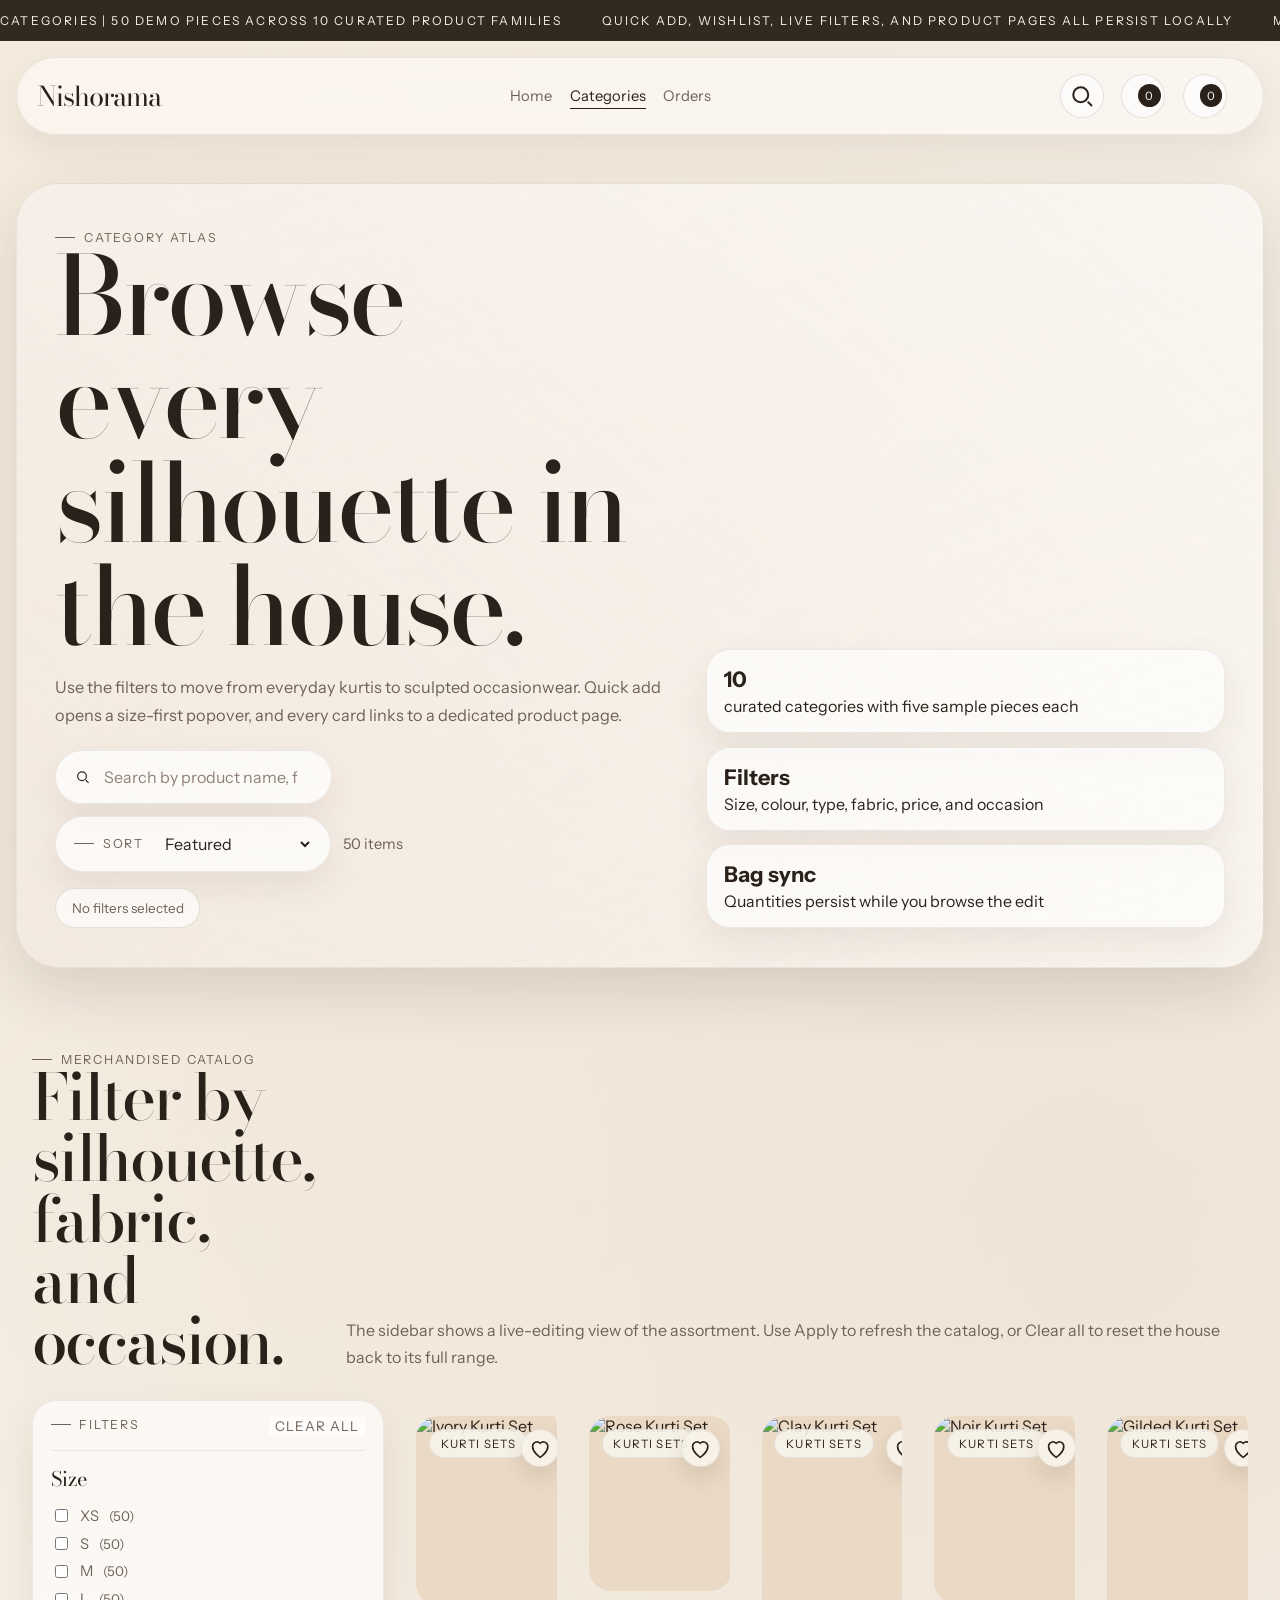
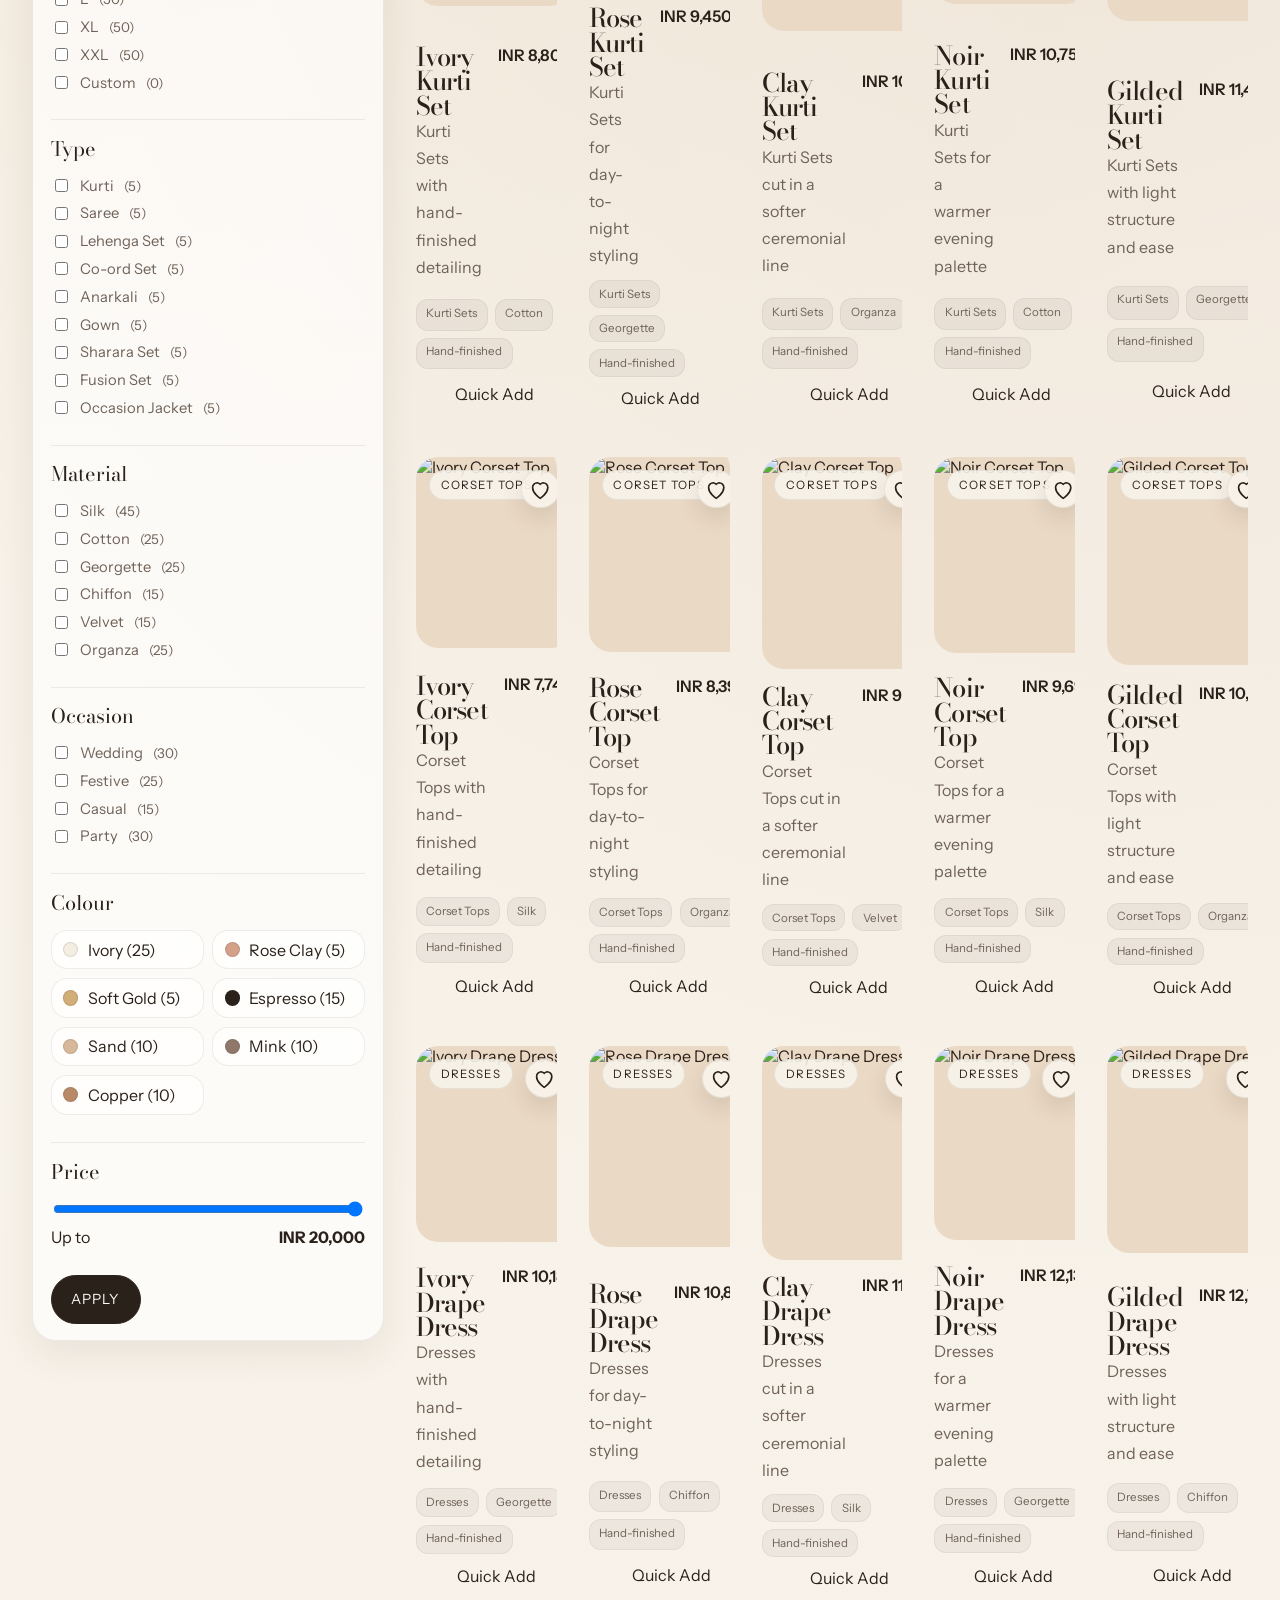
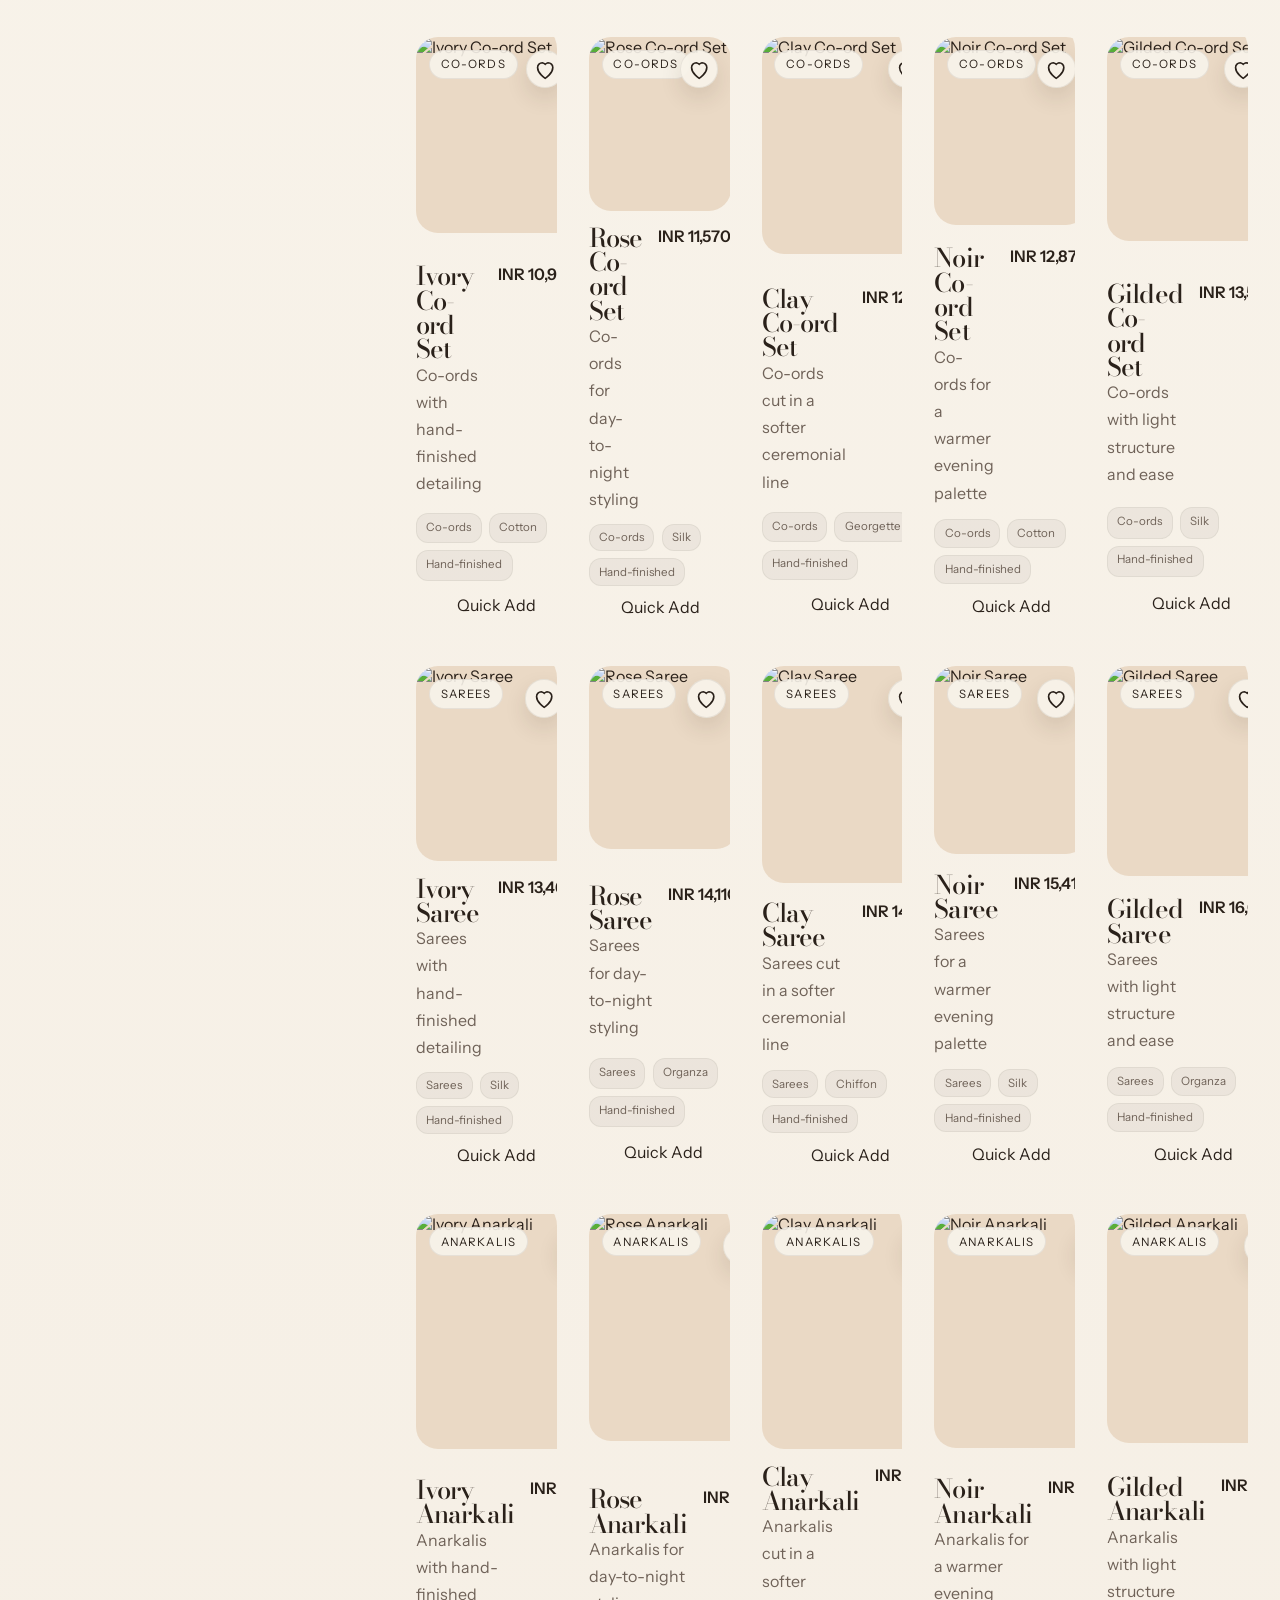
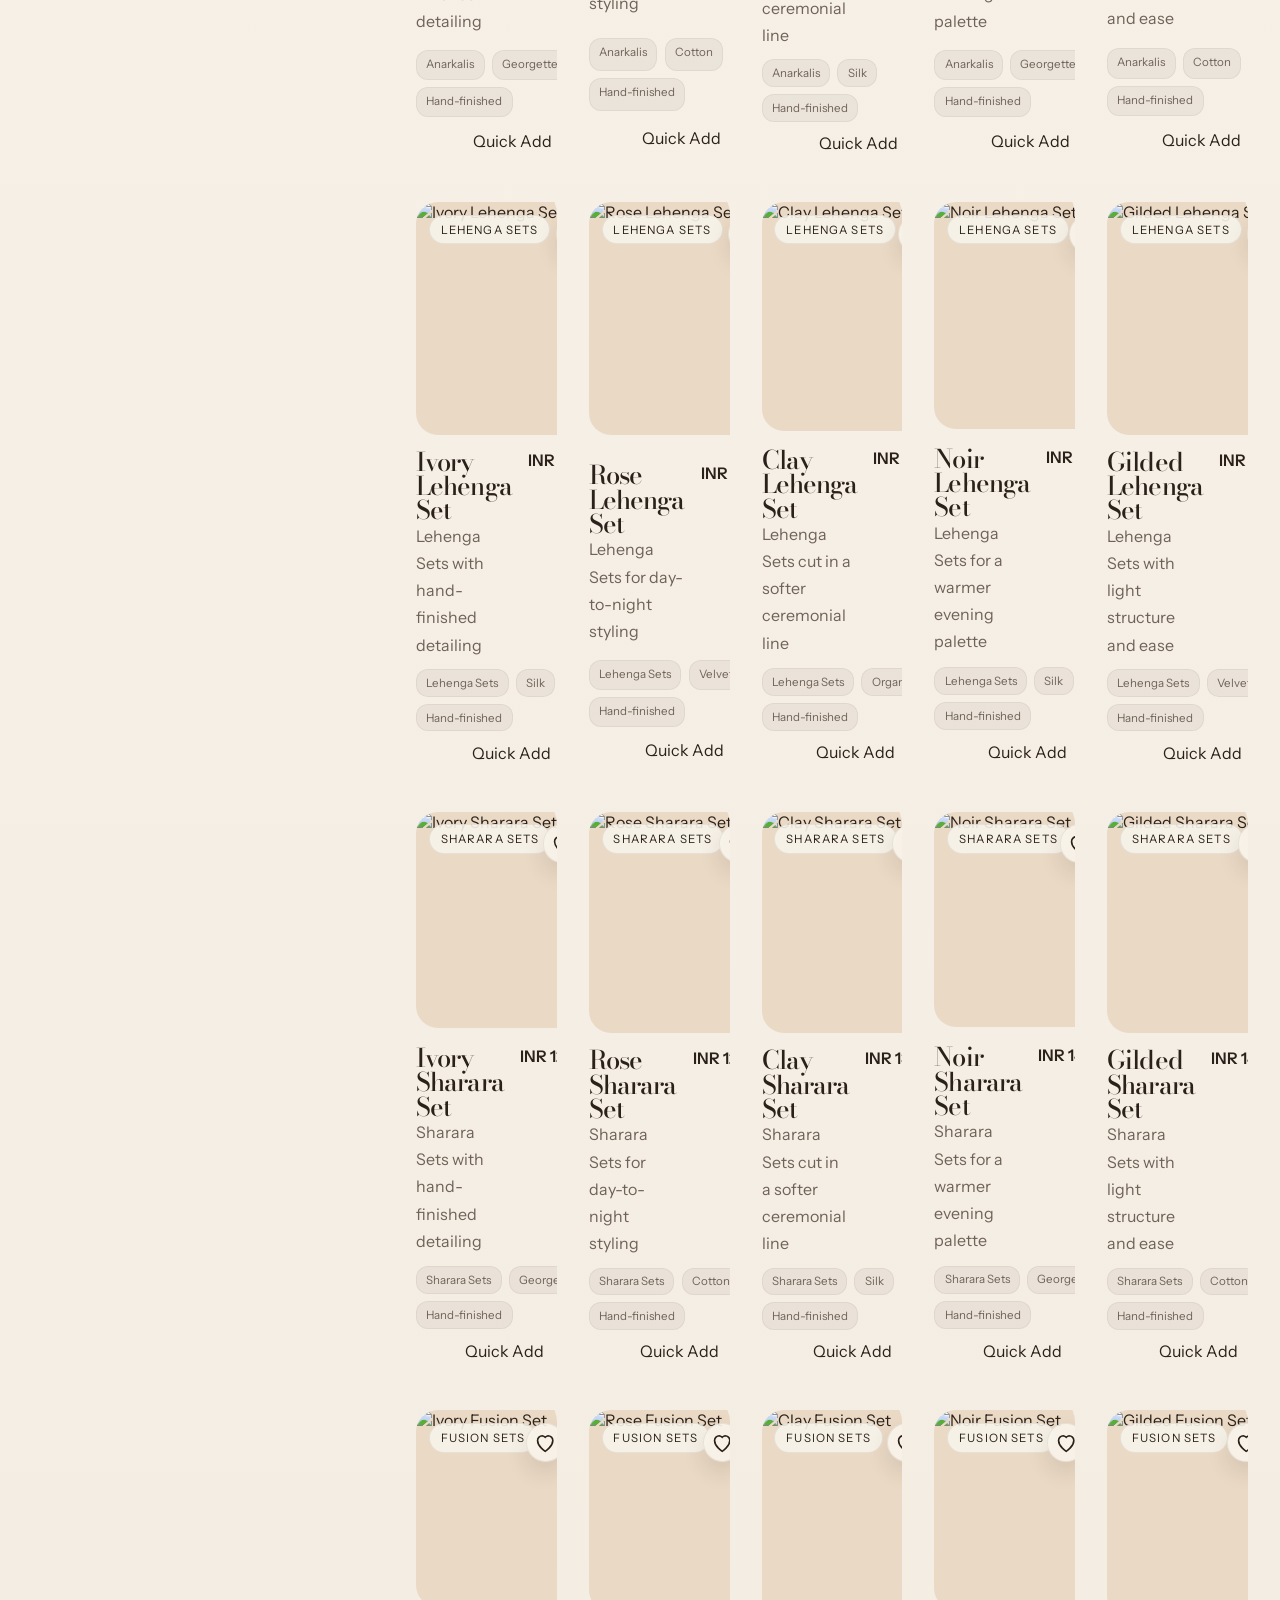
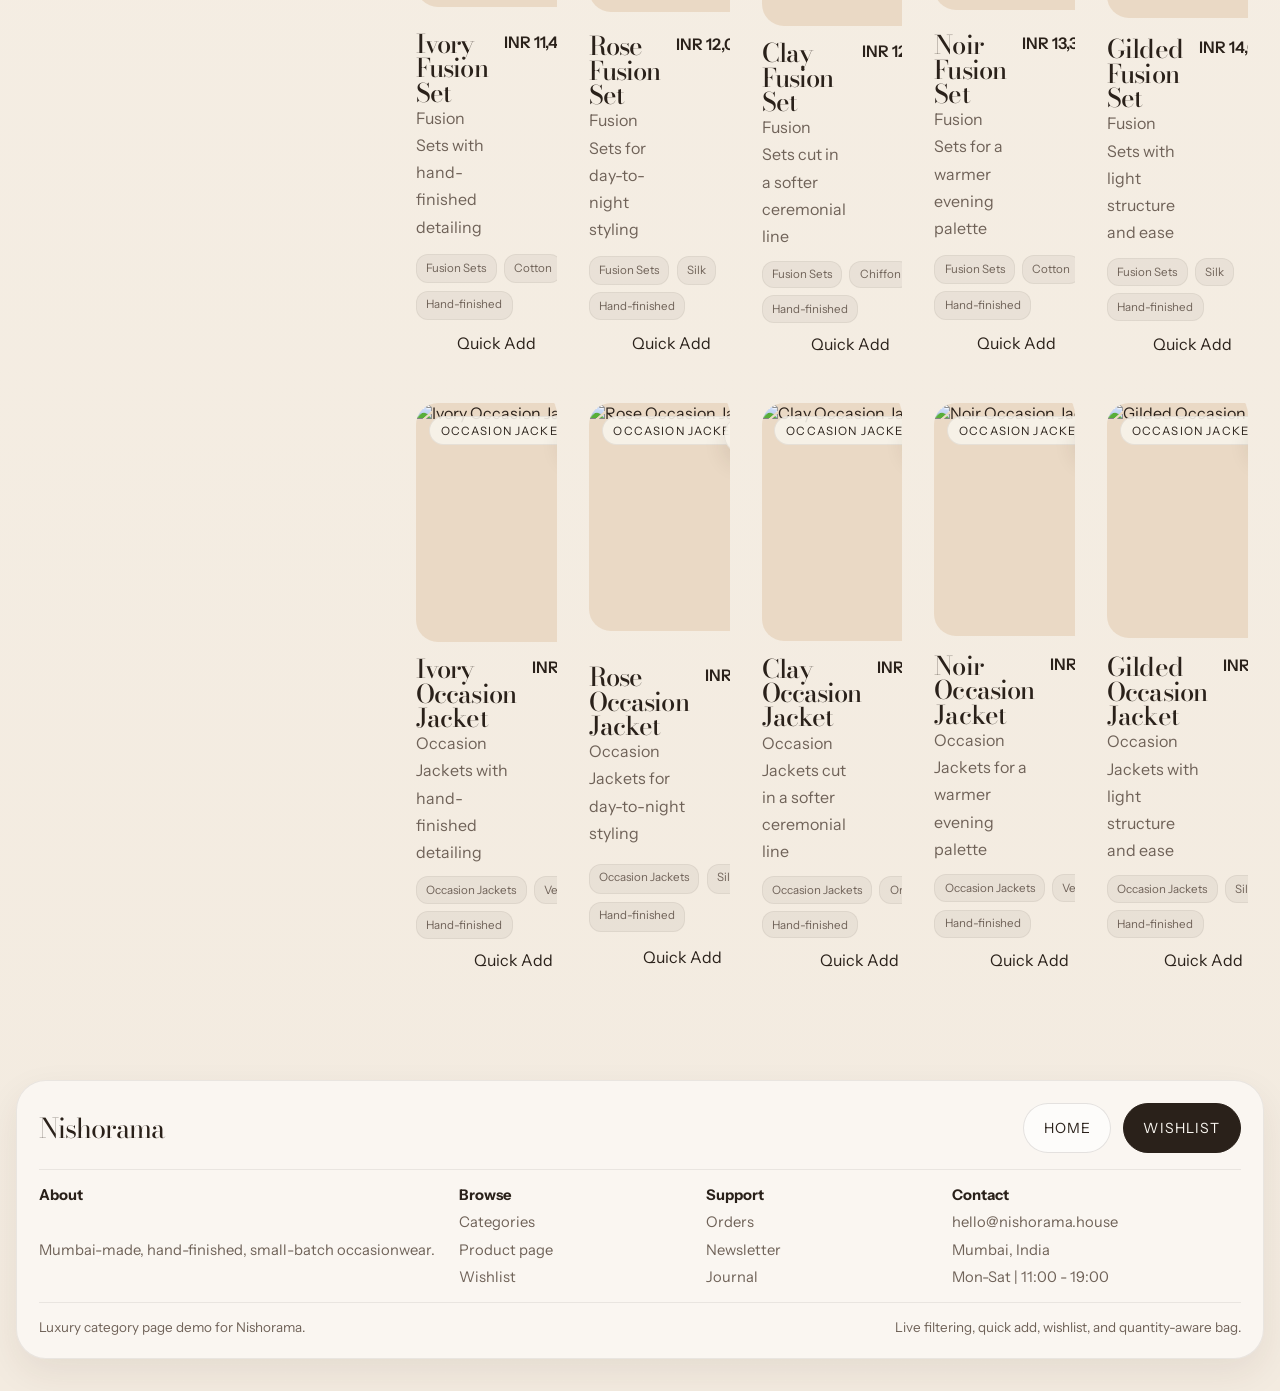
==== commit 1de438f2: "Add product, wishlist, and filter storefront pages" ====
--- a/categories.html
+++ b/categories.html
@@ -4,639 +4,38 @@
   <meta charset="UTF-8">
   <meta name="viewport" content="width=device-width, initial-scale=1.0">
   <title>Nishorama | Categories</title>
-  <meta name="description" content="Browse Nishorama's category catalog: kurti sets, corsets, dresses, co-ords, sarees, anarkalis, lehenga sets, sharara sets, fusion sets, and occasion jackets.">
-  <style>
-    @import url("https://fonts.googleapis.com/css2?family=Bodoni+Moda:opsz,wght@6..96,400;6..96,500;6..96,700&family=Instrument+Sans:wght@400;500;600;700&display=swap");
+  <meta name="description" content="Browse Nishorama's category catalog with luxury filters, quick add overlays, and live search.">
+  <link rel="stylesheet" href="assets/nishorama-shell.css">
+</head>
+<body data-page="categories">
+  <a class="skip-link" href="#main">Skip to content</a>
 
-    :root {
-      --bg: #f8f3ea;
-      --bg-soft: #fbf8f2;
-      --card: #f7efe2;
-      --ink: #2a211a;
-      --muted: #6f6258;
-      --line: rgba(42, 33, 26, 0.1);
-      --line-strong: rgba(42, 33, 26, 0.2);
-      --shadow: 0 22px 60px rgba(59, 40, 25, 0.12);
-      --shadow-soft: 0 14px 36px rgba(59, 40, 25, 0.08);
-      --max-width: 1440px;
-      --radius-xl: 36px;
-      --radius-lg: 24px;
-      --transition: 220ms ease;
-    }
-
-    * { box-sizing: border-box; }
-    html { scroll-behavior: smooth; }
-    body {
-      margin: 0;
-      background:
-        radial-gradient(circle at top left, rgba(209, 173, 119, 0.18), transparent 28%),
-        radial-gradient(circle at 90% 14%, rgba(185, 138, 104, 0.14), transparent 24%),
-        linear-gradient(180deg, #fbf8f2 0%, #f8f3ea 36%, #f1e7d8 100%);
-      color: var(--ink);
-      font-family: "Instrument Sans", sans-serif;
-    }
-
-    img { display: block; max-width: 100%; }
-    a { color: inherit; text-decoration: none; }
-    button, input { font: inherit; }
-    button { cursor: pointer; border: 0; background: none; color: inherit; }
-    :focus-visible { outline: 2px solid var(--ink); outline-offset: 3px; }
-
-    .skip-link {
-      position: absolute;
-      top: -3rem;
-      left: 1rem;
-      z-index: 100;
-      padding: 0.75rem 1rem;
-      border-radius: 999px;
-      background: var(--ink);
-      color: var(--bg-soft);
-      transition: top var(--transition);
-    }
-
-    .skip-link:focus { top: 1rem; }
-
-    .eyebrow, .meta-label {
-      display: inline-flex;
-      align-items: center;
-      gap: 0.55rem;
-      font-size: 0.78rem;
-      letter-spacing: 0.14em;
-      text-transform: uppercase;
-      color: var(--muted);
-    }
-
-    .eyebrow::before, .meta-label::before {
-      content: "";
-      width: 1.25rem;
-      height: 1px;
-      background: currentColor;
-    }
-
-    h1, h2, h3 {
-      font-family: "Bodoni Moda", serif;
-      font-weight: 500;
-      letter-spacing: -0.04em;
-      line-height: 0.95;
-      margin: 0;
-    }
-
-    h1 { font-size: clamp(3rem, 9vw, 6.8rem); }
-    h2 { font-size: clamp(2.2rem, 5vw, 4rem); }
-    h3 { font-size: clamp(1.2rem, 2vw, 1.65rem); }
-    p { margin: 0; color: var(--muted); line-height: 1.7; }
-
-    .wrap {
-      width: min(calc(100% - 2rem), var(--max-width));
-      margin: 0 auto;
-    }
-
-    .announcement {
-      background: rgba(42, 33, 26, 0.96);
-      color: #f8f3ea;
-      overflow: hidden;
-    }
-
-    .announcement-track {
-      display: flex;
-      gap: 2.5rem;
-      white-space: nowrap;
-      padding: 0.8rem 0;
-      font-size: 0.76rem;
-      letter-spacing: 0.18em;
-      text-transform: uppercase;
-      animation: ticker 22s linear infinite;
-    }
-
-    .announcement-track span { flex: none; }
-
-    @keyframes ticker {
-      from { transform: translateX(0); }
-      to { transform: translateX(-50%); }
-    }
-
-    .site-header {
-      position: sticky;
-      top: 0;
-      z-index: 30;
-      padding: 1rem 0 0;
-    }
-
-    .nav-shell {
-      display: grid;
-      grid-template-columns: auto 1fr auto;
-      gap: 1rem;
-      align-items: center;
-      padding: 1rem 1.2rem;
-      background: rgba(251, 248, 242, 0.78);
-      backdrop-filter: blur(18px);
-      border: 1px solid rgba(42, 33, 26, 0.08);
-      border-radius: 999px;
-      box-shadow: var(--shadow-soft);
-    }
-
-    .brand {
-      font-family: "Bodoni Moda", serif;
-      font-size: 1.8rem;
-      letter-spacing: -0.04em;
-    }
-
-    .nav-links {
-      display: flex;
-      justify-content: center;
-      gap: 1.15rem;
-      color: var(--muted);
-      font-size: 0.94rem;
-      flex-wrap: wrap;
-    }
-
-    .nav-link { position: relative; padding: 0.3rem 0; }
-    .nav-link::after {
-      content: "";
-      position: absolute;
-      left: 0;
-      bottom: 0;
-      width: 100%;
-      height: 1px;
-      background: var(--ink);
-      transform: scaleX(0);
-      transform-origin: left;
-      transition: transform var(--transition);
-    }
-    .nav-link:hover::after, .nav-link:focus-visible::after, .nav-link.is-active::after { transform: scaleX(1); }
-    .nav-link.is-active { color: var(--ink); }
-
-    .nav-actions {
-      display: flex;
-      align-items: center;
-      gap: 0.7rem;
-    }
-
-    .tool-button {
-      width: 2.75rem;
-      height: 2.75rem;
-      display: inline-flex;
-      align-items: center;
-      justify-content: center;
-      border-radius: 999px;
-      border: 1px solid var(--line);
-      background: rgba(255, 255, 255, 0.64);
-      transition: transform var(--transition), border-color var(--transition), background var(--transition);
-    }
-
-    .tool-button:hover { transform: translateY(-2px); border-color: var(--line-strong); }
-
-    .bag-count {
-      min-width: 1.4rem;
-      height: 1.4rem;
-      padding: 0 0.3rem;
-      border-radius: 999px;
-      background: var(--ink);
-      color: var(--bg-soft);
-      font-size: 0.72rem;
-      display: inline-flex;
-      align-items: center;
-      justify-content: center;
-      margin-left: 0.25rem;
-    }
-
-    .hero {
-      padding: clamp(2rem, 4vw, 3rem) 0 1rem;
-    }
-
-    .hero-shell {
-      display: grid;
-      grid-template-columns: minmax(0, 1.1fr) minmax(18rem, 0.9fr);
-      gap: 1rem;
-      align-items: end;
-      padding: clamp(1.5rem, 3vw, 2.5rem);
-      border-radius: calc(var(--radius-xl) + 6px);
-      background:
-        linear-gradient(180deg, rgba(255, 255, 255, 0.56), rgba(255, 255, 255, 0.28)),
-        linear-gradient(135deg, rgba(217, 183, 158, 0.35), rgba(248, 243, 234, 0.7));
-      border: 1px solid rgba(42, 33, 26, 0.08);
-      box-shadow: var(--shadow);
-    }
-
-    .hero-copy p { max-width: 40rem; margin-top: 1rem; font-size: 1.02rem; }
-    .hero-meta {
-      display: grid;
-      gap: 0.9rem;
-    }
-
-    .meta-card {
-      padding: 1rem 1.1rem;
-      border-radius: 24px;
-      background: rgba(255, 255, 255, 0.65);
-      border: 1px solid rgba(42, 33, 26, 0.08);
-    }
-
-    .meta-card strong {
-      display: block;
-      color: var(--ink);
-      margin-bottom: 0.25rem;
-      font-size: 1.35rem;
-    }
-
-    .catalog-toolbar {
-      display: grid;
-      gap: 1rem;
-      margin-top: 1.25rem;
-    }
-
-    .searchbar {
-      display: flex;
-      align-items: center;
-      gap: 0.8rem;
-      padding: 1rem 1.1rem;
-      border-radius: 999px;
-      background: rgba(255, 255, 255, 0.72);
-      border: 1px solid rgba(42, 33, 26, 0.08);
-      box-shadow: var(--shadow-soft);
-    }
-
-    .searchbar input {
-      border: 0;
-      background: transparent;
-      padding: 0;
-      width: 100%;
-      color: var(--ink);
-    }
-
-    .chip-row {
-      display: flex;
-      flex-wrap: wrap;
-      gap: 0.55rem;
-    }
-
-    .chip {
-      padding: 0.7rem 0.95rem;
-      border-radius: 999px;
-      border: 1px solid rgba(42, 33, 26, 0.1);
-      background: rgba(255, 255, 255, 0.68);
-      color: var(--muted);
-      font-size: 0.84rem;
-      transition: background var(--transition), color var(--transition), border-color var(--transition), transform var(--transition);
-    }
-
-    .chip:hover { transform: translateY(-1px); border-color: rgba(42, 33, 26, 0.18); }
-    .chip.is-active { background: var(--ink); color: var(--bg-soft); border-color: var(--ink); }
-
-    .section {
-      padding: clamp(2rem, 4vw, 3rem) 0;
-    }
-
-    .section-head {
-      display: flex;
-      justify-content: space-between;
-      gap: 1rem;
-      align-items: end;
-      margin-bottom: 1.35rem;
-    }
-
-    .section-head p {
-      max-width: 34rem;
-      text-align: right;
-    }
-
-    .category-section {
-      padding: 0.6rem 0 1rem;
-      scroll-margin-top: 8.5rem;
-    }
-
-    .category-header {
-      display: flex;
-      justify-content: space-between;
-      gap: 1rem;
-      align-items: end;
-      margin-bottom: 1rem;
-    }
-
-    .category-header p { max-width: 32rem; }
-
-    .product-grid {
-      display: grid;
-      grid-template-columns: repeat(5, minmax(0, 1fr));
-      gap: 1rem;
-    }
-
-    .product-card {
-      position: relative;
-      display: grid;
-      gap: 0.95rem;
-      padding: 1rem;
-      border-radius: 28px;
-      background: rgba(255, 255, 255, 0.62);
-      border: 1px solid rgba(42, 33, 26, 0.08);
-      box-shadow: var(--shadow-soft);
-      overflow: hidden;
-    }
-
-    .product-media {
-      position: relative;
-      border-radius: 22px;
-      overflow: hidden;
-      aspect-ratio: 0.82;
-      background: #ead9c5;
-    }
-
-    .product-media img {
-      width: 100%;
-      height: 100%;
-      object-fit: cover;
-      transition: transform 700ms ease;
-    }
-
-    .product-card:hover .product-media img { transform: scale(1.04); }
-
-    .badge {
-      position: absolute;
-      left: 0.8rem;
-      top: 0.8rem;
-      padding: 0.42rem 0.68rem;
-      border-radius: 999px;
-      background: rgba(248, 243, 234, 0.9);
-      border: 1px solid rgba(42, 33, 26, 0.08);
-      font-size: 0.72rem;
-      letter-spacing: 0.1em;
-      text-transform: uppercase;
-    }
-
-    .product-body { display: grid; gap: 0.65rem; }
-    .product-title { display: flex; justify-content: space-between; gap: 0.8rem; align-items: start; }
-    .product-title span, .price { white-space: nowrap; color: var(--ink); }
-    .price { font-size: 0.98rem; font-weight: 600; }
-    .tag-row { display: flex; flex-wrap: wrap; gap: 0.45rem; }
-    .tag {
-      padding: 0.36rem 0.58rem;
-      border-radius: 12px;
-      background: rgba(42, 33, 26, 0.05);
-      border: 1px solid rgba(42, 33, 26, 0.06);
-      color: var(--muted);
-      font-size: 0.72rem;
-    }
-
-    .quick-add {
-      display: inline-flex;
-      align-items: center;
-      justify-content: center;
-      gap: 0.45rem;
-      padding: 0.82rem 1rem;
-      border-radius: 999px;
-      background: var(--ink);
-      color: var(--bg-soft);
-      font-size: 0.83rem;
-      letter-spacing: 0.08em;
-      text-transform: uppercase;
-      transition: transform var(--transition), opacity var(--transition);
-    }
-
-    .quick-add:hover { transform: translateY(-2px); opacity: 0.95; }
-    .quick-add[data-added="true"] { background: #4a372a; }
-
-    .drawer-layer {
-      position: fixed;
-      inset: 0;
-      z-index: 60;
-      display: grid;
-      place-items: start center;
-      pointer-events: none;
-    }
-    .drawer-layer[hidden] { display: none; }
-    .drawer-backdrop {
-      position: absolute;
-      inset: 0;
-      background: rgba(42, 33, 26, 0.24);
-      backdrop-filter: blur(10px);
-      opacity: 0;
-      transition: opacity var(--transition);
-    }
-    .drawer-layer.is-open { pointer-events: auto; }
-    .drawer-layer.is-open .drawer-backdrop { opacity: 1; }
-
-    .drawer {
-      position: absolute;
-      top: 6rem;
-      right: 1rem;
-      width: min(calc(100% - 1rem), 30rem);
-      max-height: calc(100vh - 8rem);
-      overflow: auto;
-      padding: 1.2rem;
-      border-radius: 32px;
-      background: rgba(251, 248, 242, 0.96);
-      border: 1px solid rgba(42, 33, 26, 0.08);
-      box-shadow: 0 34px 80px rgba(58, 40, 25, 0.18);
-      backdrop-filter: blur(18px);
-      opacity: 0;
-      transform: translateY(-0.85rem) scale(0.98);
-      transition: opacity var(--transition), transform var(--transition);
-    }
-    .drawer.is-open { opacity: 1; transform: translateY(0) scale(1); }
-
-    .drawer-head {
-      display: grid;
-      grid-template-columns: 1fr auto;
-      gap: 1rem;
-      align-items: start;
-      padding-bottom: 1rem;
-      margin-bottom: 1rem;
-      border-bottom: 1px solid rgba(42, 33, 26, 0.08);
-    }
-
-    .drawer-head p { font-size: 0.94rem; max-width: 22rem; }
-
-    .close-button {
-      width: 2.5rem;
-      height: 2.5rem;
-      border-radius: 999px;
-      display: inline-flex;
-      align-items: center;
-      justify-content: center;
-      border: 1px solid var(--line);
-      background: rgba(255, 255, 255, 0.66);
-    }
-
-    .cart-list { display: grid; gap: 0.8rem; }
-    .cart-item {
-      display: grid;
-      gap: 0.75rem;
-      padding: 1rem;
-      border-radius: 22px;
-      background: rgba(255, 255, 255, 0.72);
-      border: 1px solid rgba(42, 33, 26, 0.08);
-    }
-
-    .cart-top { display: flex; justify-content: space-between; gap: 1rem; align-items: start; }
-    .cart-meta { display: flex; flex-wrap: wrap; gap: 0.45rem 0.8rem; color: var(--muted); font-size: 0.84rem; }
-    .qty {
-      display: inline-flex;
-      align-items: center;
-      gap: 0.5rem;
-      width: fit-content;
-      padding: 0.35rem 0.45rem;
-      border-radius: 999px;
-      border: 1px solid rgba(42, 33, 26, 0.08);
-      background: rgba(255, 255, 255, 0.7);
-    }
-    .qty button, .remove-item {
-      padding: 0.2rem 0.45rem;
-      border-radius: 999px;
-      border: 1px solid transparent;
-    }
-    .qty button:hover, .remove-item:hover { background: rgba(42, 33, 26, 0.06); border-color: rgba(42, 33, 26, 0.08); }
-
-    .cart-summary {
-      display: grid;
-      gap: 0.7rem;
-      padding: 1rem;
-      border-radius: 24px;
-      background: rgba(42, 33, 26, 0.04);
-      border: 1px solid rgba(42, 33, 26, 0.06);
-    }
-
-    .summary-row { display: flex; justify-content: space-between; gap: 1rem; }
-    .panel-actions { display: flex; flex-wrap: wrap; gap: 0.7rem; }
-    .button {
-      display: inline-flex;
-      align-items: center;
-      justify-content: center;
-      gap: 0.55rem;
-      padding: 0.92rem 1.2rem;
-      border-radius: 999px;
-      border: 1px solid var(--line);
-      font-size: 0.88rem;
-      letter-spacing: 0.08em;
-      text-transform: uppercase;
-      transition: transform var(--transition), background var(--transition), border-color var(--transition);
-    }
-    .button:hover { transform: translateY(-2px); }
-    .button.primary { background: var(--ink); color: var(--bg-soft); border-color: var(--ink); }
-    .button.secondary { background: rgba(255, 255, 255, 0.66); }
-
-    .footer {
-      margin-top: 1rem;
-      padding: 0 0 2rem;
-    }
-    .footer-shell {
-      width: min(calc(100% - 2rem), var(--max-width));
-      margin: 0 auto;
-      padding: 1.4rem;
-      border-radius: 30px;
-      background: rgba(255, 255, 255, 0.54);
-      border: 1px solid rgba(42, 33, 26, 0.08);
-      box-shadow: var(--shadow-soft);
-    }
-    .footer-top, .footer-bottom {
-      display: flex;
-      flex-wrap: wrap;
-      justify-content: space-between;
-      gap: 0.8rem;
-    }
-    .footer-top {
-      padding-bottom: 1rem;
-      border-bottom: 1px solid rgba(42, 33, 26, 0.08);
-      margin-bottom: 1rem;
-    }
-    .footer-grid {
-      display: grid;
-      grid-template-columns: 1.4fr 0.8fr 0.8fr 1fr;
-      gap: 1rem;
-    }
-    .footer-column {
-      display: grid;
-      gap: 0.6rem;
-      color: var(--muted);
-      font-size: 0.92rem;
-    }
-    .footer-column strong { color: var(--ink); }
-    .footer-bottom {
-      margin-top: 1rem;
-      padding-top: 1rem;
-      border-top: 1px solid rgba(42, 33, 26, 0.08);
-      font-size: 0.84rem;
-      color: var(--muted);
-    }
-
-    .toast {
-      position: fixed;
-      right: 1rem;
-      bottom: 1rem;
-      z-index: 70;
-      min-width: 14rem;
-      max-width: 22rem;
-      padding: 0.95rem 1rem;
-      border-radius: 22px;
-      background: rgba(42, 33, 26, 0.94);
-      color: var(--bg-soft);
-      box-shadow: var(--shadow);
-      opacity: 0;
-      transform: translateY(1rem);
-      pointer-events: none;
-      transition: opacity var(--transition), transform var(--transition);
-    }
-    .toast.is-visible { opacity: 1; transform: translateY(0); }
-
-    [data-hide] { display: block; }
-
-    @media (max-width: 1180px) {
-      .product-grid { grid-template-columns: repeat(3, minmax(0, 1fr)); }
-      .footer-grid { grid-template-columns: 1fr 1fr; }
-      .hero-shell { grid-template-columns: 1fr; }
-      .hero-section-note { display: none; }
-    }
-
-    @media (max-width: 860px) {
-      .nav-shell { grid-template-columns: auto 1fr auto; }
-      .nav-links { display: none; }
-      .product-grid { grid-template-columns: repeat(2, minmax(0, 1fr)); }
-      .drawer { right: 0.5rem; width: min(calc(100% - 1rem), 32rem); }
-    }
-
-    @media (max-width: 640px) {
-      .wrap { width: min(calc(100% - 1rem), var(--max-width)); }
-      h1 { font-size: clamp(2.4rem, 16vw, 4rem); }
-      h2 { font-size: clamp(2rem, 10vw, 2.8rem); }
-      .product-grid { grid-template-columns: 1fr; }
-      .section-head, .category-header { flex-direction: column; align-items: start; }
-      .section-head p { text-align: left; }
-      .footer-grid { grid-template-columns: 1fr; }
-      .nav-shell { padding: 0.9rem 1rem; }
-      .drawer { top: 5.5rem; max-height: calc(100vh - 6rem); }
-    }
-
-    @media (prefers-reduced-motion: reduce) {
-      html { scroll-behavior: auto; }
-      *, *::before, *::after {
-        animation-duration: 0.01ms !important;
-        animation-iteration-count: 1 !important;
-        transition-duration: 0.01ms !important;
-        scroll-behavior: auto !important;
-      }
-    }
-  </style>
-</head>
-<body>
-  <a class="skip-link" href="#main">Skip to content</a>
   <div class="announcement" aria-label="Announcement bar">
     <div class="announcement-track" aria-hidden="true">
       <span>Categories | 50 demo pieces across 10 curated product families</span>
-      <span>Complimentary gift wrap on all occasionwear orders above INR 18,000</span>
+      <span>Quick add, wishlist, live filters, and product pages all persist locally</span>
       <span>Mumbai atelier fittings by appointment | Worldwide shipping available</span>
       <span>Categories | 50 demo pieces across 10 curated product families</span>
-      <span>Complimentary gift wrap on all occasionwear orders above INR 18,000</span>
+      <span>Quick add, wishlist, live filters, and product pages all persist locally</span>
       <span>Mumbai atelier fittings by appointment | Worldwide shipping available</span>
     </div>
   </div>
 
   <header class="site-header">
-    <div class="wrap nav-shell">
+    <div class="nav-shell">
       <a class="brand" href="index.html">Nishorama</a>
       <nav class="nav-links" aria-label="Primary navigation">
         <a class="nav-link" href="index.html">Home</a>
         <a class="nav-link is-active" href="categories.html">Categories</a>
         <a class="nav-link" href="orders.html">Orders</a>
       </nav>
-      <div class="nav-actions">
+      <div class="nav-actions" aria-label="Shopping tools">
+        <button class="tool-button" id="searchToggle" type="button" aria-label="Open search">
+          <svg viewBox="0 0 24 24" aria-hidden="true" fill="none" stroke="currentColor" stroke-width="1.6">
+            <circle cx="11" cy="11" r="6"></circle>
+            <path d="M20 20l-3.5-3.5"></path>
+          </svg>
+        </button>
         <button class="tool-button" id="bagToggle" type="button" aria-label="Open bag" aria-expanded="false" aria-controls="bagPanel">
           <svg viewBox="0 0 24 24" aria-hidden="true" fill="none" stroke="currentColor" stroke-width="1.6">
             <path d="M7 9V7.4A4.6 4.6 0 0 1 11.6 3h.8A4.6 4.6 0 0 1 17 7.4V9"></path>
@@ -654,30 +53,45 @@
         <div class="hero-copy">
           <span class="eyebrow">Category Atlas</span>
           <h1>Browse every silhouette in the house.</h1>
-          <p>Ten product families, five sample pieces in each, and a filtered catalog that makes the demo feel like a real merchandising system rather than a static collage.</p>
+          <p>Use the filters to move from everyday kurtis to sculpted occasionwear. Quick add opens a size-first popover, and every card links to a dedicated product page.</p>
           <div class="catalog-toolbar">
-            <label class="searchbar" for="categorySearch">
-              <svg viewBox="0 0 24 24" width="20" height="20" fill="none" stroke="currentColor" stroke-width="1.6" aria-hidden="true">
-                <circle cx="11" cy="11" r="6"></circle>
-                <path d="M20 20l-3.5-3.5"></path>
-              </svg>
-              <input id="categorySearch" type="search" placeholder="Search by product name or category">
-            </label>
-            <div class="chip-row" id="categoryChips"></div>
+            <div class="topbar-row">
+              <label class="searchbar" for="categorySearch">
+                <svg viewBox="0 0 24 24" width="20" height="20" fill="none" stroke="currentColor" stroke-width="1.6" aria-hidden="true">
+                  <circle cx="11" cy="11" r="6"></circle>
+                  <path d="M20 20l-3.5-3.5"></path>
+                </svg>
+                <input id="categorySearch" type="search" placeholder="Search by product name, fabric, or occasion">
+              </label>
+              <div class="sort-row">
+                <label class="searchbar" for="sortSelect" style="min-width: 14rem;">
+                  <span class="meta-label" style="margin-right:0.25rem;">Sort</span>
+                  <select id="sortSelect" style="border:0;background:transparent;width:100%;color:inherit;">
+                    <option value="featured">Featured</option>
+                    <option value="popular">Popularity</option>
+                    <option value="newest">Newest</option>
+                    <option value="price-low">Price: Low to High</option>
+                    <option value="price-high">Price: High to Low</option>
+                  </select>
+                </label>
+                <div class="match-count" id="matchCount" aria-live="polite">0 items</div>
+              </div>
+            </div>
+            <div class="selected-filters" id="selectedFilters" aria-label="Selected filters"></div>
           </div>
         </div>
-        <div class="hero-meta hero-section-note">
+        <div class="hero-meta">
           <div class="meta-card">
             <strong>10</strong>
-            <span>curated categories</span>
+            <span>curated categories with five sample pieces each</span>
           </div>
           <div class="meta-card">
-            <strong>50</strong>
-            <span>sample products with category tags</span>
+            <strong>Filters</strong>
+            <span>Size, colour, type, fabric, price, and occasion</span>
           </div>
           <div class="meta-card">
-            <strong>Local bag</strong>
-            <span>quantities persist while you browse</span>
+            <strong>Bag sync</strong>
+            <span>Quantities persist while you browse the edit</span>
           </div>
         </div>
       </div>
@@ -686,23 +100,27 @@
     <section class="section">
       <div class="wrap section-head">
         <div>
-          <span class="eyebrow">Catalog</span>
-          <h2>All categories, neatly merchandised.</h2>
+          <span class="eyebrow">Merchandised Catalog</span>
+          <h2>Filter by silhouette, fabric, and occasion.</h2>
         </div>
-        <p>Use the chips to jump to a family, or search by a product name like Ivory, Clay, Gilded, or Noir. Every card includes name, price, image, and a visible category tag.</p>
+        <p>The sidebar shows a live-editing view of the assortment. Use Apply to refresh the catalog, or Clear all to reset the house back to its full range.</p>
       </div>
-      <div id="catalogRoot"></div>
+
+      <div class="wrap filter-layout">
+        <div id="filterRoot" aria-label="Category filters"></div>
+        <div id="catalogRoot" aria-live="polite"></div>
+      </div>
     </section>
   </main>
 
-  <div class="drawer-layer" id="drawerLayer" hidden>
-    <button class="drawer-backdrop" id="drawerBackdrop" type="button" aria-label="Close bag drawer"></button>
+  <div class="drawer-layer" id="bagLayer" hidden>
+    <button class="drawer-backdrop" id="bagBackdrop" type="button" aria-label="Close bag drawer"></button>
     <aside class="drawer" id="bagPanel" role="dialog" aria-modal="true" aria-labelledby="bagTitle" hidden>
       <div class="drawer-head">
         <div>
           <span class="eyebrow">Shopping Bag</span>
           <h3 id="bagTitle">Your edits, carried across the site.</h3>
-          <p>Quantity changes stay in sync while you move between categories and the homepage.</p>
+          <p>Quantity changes stay in sync while you move between categories and product pages.</p>
         </div>
         <button class="close-button" id="closeBag" type="button" aria-label="Close bag drawer">
           <svg viewBox="0 0 24 24" aria-hidden="true" fill="none" stroke="currentColor" stroke-width="1.8">
@@ -715,15 +133,13 @@
     </aside>
   </div>
 
-  <div class="toast" id="toast" aria-live="polite"></div>
-
   <footer class="footer">
     <div class="footer-shell">
       <div class="footer-top">
         <a class="brand" href="index.html">Nishorama</a>
         <div class="panel-actions">
           <a class="button secondary" href="index.html">Home</a>
-          <a class="button primary" href="orders.html">Orders</a>
+          <a class="button primary" href="wishlist.html">Wishlist</a>
         </div>
       </div>
       <div class="footer-grid">
@@ -733,9 +149,9 @@
         </div>
         <div class="footer-column">
           <strong>Browse</strong>
-          <a href="#category-kurti-sets">Kurti Sets</a>
-          <a href="#category-co-ords">Co-ords</a>
-          <a href="#category-sarees">Sarees</a>
+          <a href="#main">Categories</a>
+          <a href="product.html?id=kurti-sets-1">Product page</a>
+          <a href="wishlist.html">Wishlist</a>
         </div>
         <div class="footer-column">
           <strong>Support</strong>
@@ -751,306 +167,13 @@
         </div>
       </div>
       <div class="footer-bottom">
-        <span>Category page demo for Nishorama.</span>
-        <span>Live filtering, cart persistence, and quantity-aware bag.</span>
+        <span>Luxury category page demo for Nishorama.</span>
+        <span>Live filtering, quick add, wishlist, and quantity-aware bag.</span>
       </div>
     </div>
   </footer>
 
-  <script>
-    const imagePool = [
-      "https://unsplash.com/photos/LQ_ro5OjyEs/download?force=true&w=1200&q=80",
-      "https://unsplash.com/photos/eJLP9Sib5Ws/download?force=true&w=1200&q=80",
-      "https://unsplash.com/photos/GoagZ4LVSfo/download?force=true&w=1200&q=80",
-      "https://unsplash.com/photos/MOXm5jc8I0A/download?force=true&w=1200&q=80",
-      "https://unsplash.com/photos/ZIScMboV_YY/download?force=true&w=1200&q=80",
-      "https://unsplash.com/photos/XSFMcYFVp_A/download?force=true&w=1200&q=80",
-      "https://unsplash.com/photos/uphWgr380Ts/download?force=true&w=1200&q=80",
-      "https://unsplash.com/photos/_ZGvkavajjQ/download?force=true&w=1200&q=80"
-    ];
-
-    const categorySpecs = [
-      { label: "Kurti Sets", slug: "kurti-sets", short: "Kurti Set", base: 8800, tone: "#d9b79e" },
-      { label: "Corset Tops", slug: "corset-tops", short: "Corset Top", base: 7600, tone: "#c89a7c" },
-      { label: "Dresses", slug: "dresses", short: "Dress", base: 9900, tone: "#cab099" },
-      { label: "Co-ords", slug: "co-ords", short: "Co-ord Set", base: 10500, tone: "#b98a68" },
-      { label: "Sarees", slug: "sarees", short: "Saree", base: 12900, tone: "#d1ad77" },
-      { label: "Anarkalis", slug: "anarkalis", short: "Anarkali", base: 11800, tone: "#c9a68a" },
-      { label: "Lehenga Sets", slug: "lehenga-sets", short: "Lehenga Set", base: 15400, tone: "#b8876d" },
-      { label: "Sharara Sets", slug: "sharara-sets", short: "Sharara Set", base: 11200, tone: "#d8b89a" },
-      { label: "Fusion Sets", slug: "fusion-sets", short: "Fusion Set", base: 10300, tone: "#a97c63" },
-      { label: "Occasion Jackets", slug: "occasion-jackets", short: "Occasion Jacket", base: 9700, tone: "#8f6f5a" }
-    ];
-
-    const adjectives = ["Ivory", "Rose", "Clay", "Noir", "Gilded"];
-    const notes = [
-      "with hand-finished detailing",
-      "for day-to-night styling",
-      "cut in a softer ceremonial line",
-      "for a warmer evening palette",
-      "with light structure and ease"
-    ];
-
-    const catalog = categorySpecs.flatMap((category, categoryIndex) =>
-      adjectives.map((adjective, itemIndex) => ({
-        id: `${category.slug}-${itemIndex + 1}`,
-        title: `${adjective} ${category.short}`,
-        price: category.base + (itemIndex * 650) + (categoryIndex * 140),
-        category: category.label,
-        slug: category.slug,
-        image: imagePool[(categoryIndex + itemIndex) % imagePool.length],
-        tone: category.tone,
-        note: `${category.label} ${notes[itemIndex]}`,
-      }))
-    );
-
-    const catalogRoot = document.getElementById("catalogRoot");
-    const categoryChips = document.getElementById("categoryChips");
-    const categorySearch = document.getElementById("categorySearch");
-    const drawerLayer = document.getElementById("drawerLayer");
-    const drawer = document.getElementById("bagPanel");
-    const drawerBackdrop = document.getElementById("drawerBackdrop");
-    const closeBag = document.getElementById("closeBag");
-    const bagToggle = document.getElementById("bagToggle");
-    const bagCount = document.getElementById("bagCount");
-    const bagContent = document.getElementById("bagContent");
-    const toast = document.getElementById("toast");
-    const cartKey = "nishorama-cart-v2";
-
-    const loadJson = (key, fallback) => {
-      try {
-        const raw = localStorage.getItem(key);
-        return raw ? JSON.parse(raw) : fallback;
-      } catch {
-        return fallback;
-      }
-    };
-
-    const saveCart = () => localStorage.setItem(cartKey, JSON.stringify(Array.from(cart.entries())));
-    const cart = new Map(loadJson(cartKey, []));
-    let toastTimer = null;
-    let activeCategory = "all";
-
-    const formatPrice = (value) => `INR ${Number(value).toLocaleString("en-IN")}`;
-    const showToast = (message) => {
-      toast.textContent = message;
-      toast.classList.add("is-visible");
-      clearTimeout(toastTimer);
-      toastTimer = window.setTimeout(() => toast.classList.remove("is-visible"), 2200);
-    };
-
-    const renderChips = () => {
-      const chips = [
-        { label: "All", slug: "all" },
-        ...categorySpecs.map((category) => ({ label: category.label, slug: category.slug }))
-      ];
-
-      categoryChips.innerHTML = chips.map((chip) => `
-        <button class="chip${chip.slug === "all" ? " is-active" : ""}" type="button" data-chip="${chip.slug}">${chip.label}</button>
-      `).join("");
-    };
-
-    const renderCatalog = () => {
-      const query = (categorySearch.value || "").trim().toLowerCase();
-
-      catalogRoot.innerHTML = categorySpecs.map((category) => {
-        const sectionProducts = catalog.filter((product) => {
-          const categoryMatch = activeCategory === "all" || product.slug === activeCategory;
-          const queryMatch = !query || `${product.title} ${product.category} ${product.note}`.toLowerCase().includes(query);
-          return categoryMatch && queryMatch && product.slug === category.slug;
-        });
-
-        if (sectionProducts.length === 0) {
-          return "";
-        }
-
-        const cards = sectionProducts.map((product) => `
-          <article class="product-card" data-product-id="${product.id}" data-category="${product.slug}">
-            <div class="product-media">
-              <img src="${product.image}" alt="${product.title}">
-              <span class="badge">${product.category}</span>
-            </div>
-            <div class="product-body">
-              <div class="product-title">
-                <div>
-                  <h3>${product.title}</h3>
-                  <p>${product.note}</p>
-                </div>
-                <span class="price">${formatPrice(product.price)}</span>
-              </div>
-              <div class="tag-row">
-                <span class="tag">${product.category}</span>
-                <span class="tag">${category.tone}</span>
-                <span class="tag">Hand-finished</span>
-              </div>
-              <button class="quick-add" type="button" data-add="${product.id}">Quick Add</button>
-            </div>
-          </article>
-        `).join("");
-
-        return `
-          <section class="category-section" id="category-${category.slug}" data-category="${category.slug}">
-            <div class="wrap category-header">
-              <div>
-                <span class="meta-label">${String(categoryIndexFor(category.slug) + 1).padStart(2, "0")}</span>
-                <h2>${category.label}</h2>
-              </div>
-              <p>${category.label} pieces made for ceremonial dressing, with a warm base palette and luxury-finish detailing.</p>
-            </div>
-            <div class="wrap product-grid">${cards}</div>
-          </section>
-        `;
-      }).join("");
-
-      attachCardActions();
-    };
-
-    const categoryIndexFor = (slug) => categorySpecs.findIndex((item) => item.slug === slug);
-
-    const updateBagCount = () => {
-      const total = Array.from(cart.values()).reduce((sum, quantity) => sum + quantity, 0);
-      bagCount.textContent = String(total);
-    };
-
-    const renderBag = () => {
-      if (cart.size === 0) {
-        bagContent.innerHTML = `
-          <div class="cart-item">
-            <strong>Your bag is empty.</strong>
-            <p>Add a category piece to see quantities, subtotal, and removal controls here.</p>
-          </div>
-        `;
-        return;
-      }
-
-      const items = Array.from(cart.entries()).map(([productId, quantity]) => {
-        const product = catalog.find((item) => item.id === productId);
-        if (!product) return "";
-        return `
-          <article class="cart-item">
-            <div class="cart-top">
-              <div>
-                <strong>${product.title}</strong>
-                <p>${product.note}</p>
-              </div>
-              <strong>${formatPrice(product.price * quantity)}</strong>
-            </div>
-            <div class="cart-meta">
-              <span>${product.category}</span>
-              <span>${quantity} units</span>
-            </div>
-            <div class="panel-actions">
-              <div class="qty">
-                <button type="button" data-cart-action="decrease" data-product-id="${product.id}">-</button>
-                <span>${quantity}</span>
-                <button type="button" data-cart-action="increase" data-product-id="${product.id}">+</button>
-              </div>
-              <button class="remove-item" type="button" data-cart-action="remove" data-product-id="${product.id}">Remove</button>
-            </div>
-          </article>
-        `;
-      }).join("");
-
-      const subtotal = Array.from(cart.entries()).reduce((sum, [productId, quantity]) => {
-        const product = catalog.find((item) => item.id === productId);
-        return sum + ((product?.price || 0) * quantity);
-      }, 0);
-
-      bagContent.innerHTML = `
-        <div class="cart-list">${items}</div>
-        <div style="height:1rem"></div>
-        <div class="cart-summary">
-          <div class="summary-row"><span>Subtotal</span><strong>${formatPrice(subtotal)}</strong></div>
-          <div class="summary-row"><span>Shipping</span><span>Calculated at checkout</span></div>
-          <div class="summary-row"><span>Gift wrap</span><span>Complimentary over INR 18,000</span></div>
-        </div>
-      `;
-    };
-
-    const syncCart = () => {
-      updateBagCount();
-      renderBag();
-      saveCart();
-      document.querySelectorAll(".quick-add").forEach((button) => {
-        const productId = button.dataset.add;
-        const quantity = cart.get(productId) || 0;
-        button.dataset.added = String(quantity > 0);
-        button.textContent = quantity > 0 ? `Add Another (${quantity})` : "Quick Add";
-      });
-    };
-
-    const addItem = (productId, delta = 1) => {
-      cart.set(productId, (cart.get(productId) || 0) + delta);
-      const product = catalog.find((item) => item.id === productId);
-      showToast(`${product?.title || "Item"} added to your bag.`);
-      syncCart();
-    };
-
-    const setItemQuantity = (productId, quantity) => {
-      if (quantity <= 0) {
-        cart.delete(productId);
-      } else {
-        cart.set(productId, quantity);
-      }
-      syncCart();
-    };
-
-    const openBag = () => {
-      drawerLayer.hidden = false;
-      drawerLayer.classList.add("is-open");
-      drawer.hidden = false;
-      drawer.classList.add("is-open");
-      document.documentElement.style.overflow = "hidden";
-      renderBag();
-    };
-
-    const closeBagDrawer = () => {
-      drawerLayer.classList.remove("is-open");
-      drawer.classList.remove("is-open");
-      document.documentElement.style.overflow = "";
-      window.setTimeout(() => {
-        drawerLayer.hidden = true;
-        drawer.hidden = true;
-      }, 180);
-    };
-
-    const attachCardActions = () => {
-      document.querySelectorAll("[data-add]").forEach((button) => {
-        button.addEventListener("click", () => addItem(button.dataset.add, 1));
-      });
-    };
-
-    categoryChips.addEventListener("click", (event) => {
-      const button = event.target.closest("[data-chip]");
-      if (!button) return;
-      activeCategory = button.dataset.chip;
-      categoryChips.querySelectorAll(".chip").forEach((chip) => chip.classList.toggle("is-active", chip === button));
-      renderCatalog();
-    });
-
-    categorySearch.addEventListener("input", renderCatalog);
-    bagToggle.addEventListener("click", () => {
-      if (drawerLayer.hidden) openBag();
-      else closeBagDrawer();
-    });
-    drawerBackdrop.addEventListener("click", closeBagDrawer);
-    closeBag.addEventListener("click", closeBagDrawer);
-
-    bagContent.addEventListener("click", (event) => {
-      const button = event.target.closest("button");
-      if (!button) return;
-      const productId = button.dataset.productId;
-      const action = button.dataset.cartAction;
-      if (!productId || !action) return;
-      const quantity = cart.get(productId) || 0;
-      if (action === "increase") setItemQuantity(productId, quantity + 1);
-      if (action === "decrease") setItemQuantity(productId, quantity - 1);
-      if (action === "remove") setItemQuantity(productId, 0);
-    });
-
-    renderChips();
-    renderCatalog();
-    syncCart();
-  </script>
+  <script src="assets/nishorama-data.js"></script>
+  <script src="assets/nishorama-runtime.js"></script>
 </body>
 </html>
--- a/assets/nishorama-shell.css
+++ b/assets/nishorama-shell.css
@@ -0,0 +1,1305 @@
+@import url("https://fonts.googleapis.com/css2?family=Bodoni+Moda:opsz,wght@6..96,400;6..96,500;6..96,700&family=Instrument+Sans:wght@400;500;600;700&display=swap");
+
+:root {
+  --bg: #f8f3ea;
+  --bg-soft: #fbf8f2;
+  --card: #f5ecdf;
+  --card-strong: #ead9c5;
+  --sand: #d8b89a;
+  --clay: #b98a68;
+  --gold: #d1ad77;
+  --ink: #2a211a;
+  --muted: #6f6258;
+  --line: rgba(42, 33, 26, 0.12);
+  --line-strong: rgba(42, 33, 26, 0.22);
+  --shadow: 0 22px 60px rgba(59, 40, 25, 0.14);
+  --shadow-soft: 0 14px 36px rgba(59, 40, 25, 0.08);
+  --radius-xl: 36px;
+  --radius-lg: 24px;
+  --radius-md: 18px;
+  --radius-sm: 999px;
+  --max-width: 1440px;
+  --gutter: clamp(1rem, 2vw, 2rem);
+  --section-space: clamp(3.5rem, 6vw, 6rem);
+  --transition: 240ms ease;
+  color-scheme: light;
+}
+
+* {
+  box-sizing: border-box;
+}
+
+html {
+  scroll-behavior: smooth;
+}
+
+body {
+  margin: 0;
+  font-family: "Instrument Sans", sans-serif;
+  background:
+    radial-gradient(circle at top left, rgba(209, 173, 119, 0.16), transparent 28%),
+    radial-gradient(circle at 88% 16%, rgba(185, 138, 104, 0.14), transparent 26%),
+    linear-gradient(180deg, #fbf8f2 0%, #f8f3ea 34%, #f3ebe0 100%);
+  color: var(--ink);
+  min-width: 320px;
+}
+
+img {
+  max-width: 100%;
+  display: block;
+}
+
+a {
+  color: inherit;
+  text-decoration: none;
+}
+
+button,
+input,
+select {
+  font: inherit;
+}
+
+button {
+  cursor: pointer;
+  border: 0;
+  background: none;
+  color: inherit;
+}
+
+:focus-visible {
+  outline: 2px solid var(--ink);
+  outline-offset: 3px;
+}
+
+.skip-link {
+  position: absolute;
+  left: 1rem;
+  top: -3rem;
+  z-index: 100;
+  padding: 0.75rem 1rem;
+  background: var(--ink);
+  color: var(--bg-soft);
+  border-radius: 999px;
+  transition: top var(--transition);
+}
+
+.skip-link:focus {
+  top: 1rem;
+}
+
+.visually-hidden {
+  position: absolute;
+  width: 1px;
+  height: 1px;
+  padding: 0;
+  margin: -1px;
+  overflow: hidden;
+  clip: rect(0, 0, 0, 0);
+  white-space: nowrap;
+  border: 0;
+}
+
+.page-shell {
+  overflow-x: clip;
+}
+
+.section,
+.wrap {
+  width: min(calc(100% - 2rem), var(--max-width));
+  margin: 0 auto;
+}
+
+.section {
+  padding: var(--section-space) 0;
+}
+
+.section-head {
+  display: grid;
+  grid-template-columns: 1fr auto;
+  gap: 1rem 2rem;
+  align-items: end;
+  margin-bottom: 1.8rem;
+}
+
+.eyebrow,
+.meta-label {
+  display: inline-flex;
+  align-items: center;
+  gap: 0.55rem;
+  font-size: 0.78rem;
+  letter-spacing: 0.14em;
+  text-transform: uppercase;
+  color: var(--muted);
+}
+
+.eyebrow::before,
+.meta-label::before {
+  content: "";
+  width: 1.25rem;
+  height: 1px;
+  background: currentColor;
+}
+
+h1,
+h2,
+h3,
+.display {
+  font-family: "Bodoni Moda", serif;
+  font-weight: 500;
+  line-height: 0.95;
+  letter-spacing: -0.035em;
+  margin: 0;
+}
+
+h1 {
+  font-size: clamp(3rem, 9vw, 6.8rem);
+}
+
+h2 {
+  font-size: clamp(2.2rem, 5vw, 4.2rem);
+}
+
+h3 {
+  font-size: clamp(1.2rem, 2vw, 1.9rem);
+}
+
+p {
+  margin: 0;
+  color: var(--muted);
+  line-height: 1.7;
+}
+
+.announcement {
+  position: sticky;
+  top: 0;
+  z-index: 40;
+  background: rgba(42, 33, 26, 0.96);
+  color: #f8f3ea;
+  overflow: hidden;
+}
+
+.announcement-track {
+  display: flex;
+  gap: 2.5rem;
+  white-space: nowrap;
+  padding: 0.8rem 0;
+  font-size: 0.76rem;
+  letter-spacing: 0.18em;
+  text-transform: uppercase;
+  animation: ticker 20s linear infinite;
+}
+
+.announcement-track span {
+  flex: none;
+}
+
+@keyframes ticker {
+  from {
+    transform: translateX(0);
+  }
+
+  to {
+    transform: translateX(-50%);
+  }
+}
+
+.site-header {
+  position: sticky;
+  top: 2.55rem;
+  z-index: 80;
+  width: min(calc(100% - 2rem), var(--max-width));
+  margin: 1rem auto 0;
+}
+
+.nav-shell {
+  display: grid;
+  grid-template-columns: auto 1fr auto auto;
+  align-items: center;
+  gap: 1rem;
+  padding: 1rem 1.25rem;
+  border: 1px solid rgba(42, 33, 26, 0.08);
+  border-radius: 999px;
+  background: rgba(251, 248, 242, 0.76);
+  backdrop-filter: blur(20px);
+  box-shadow: var(--shadow-soft);
+}
+
+.site-header.is-scrolled .nav-shell {
+  padding: 0.78rem 1rem;
+  box-shadow: 0 18px 34px rgba(59, 40, 25, 0.1);
+}
+
+.brand {
+  font-family: "Bodoni Moda", serif;
+  font-size: 1.7rem;
+  letter-spacing: -0.04em;
+}
+
+.nav-links,
+.nav-tools,
+.nav-actions {
+  display: flex;
+  align-items: center;
+  gap: 1.1rem;
+  font-size: 0.92rem;
+}
+
+.nav-links {
+  justify-content: center;
+  color: var(--muted);
+  flex-wrap: wrap;
+}
+
+.nav-link {
+  position: relative;
+  padding: 0.3rem 0;
+}
+
+.nav-link::after {
+  content: "";
+  position: absolute;
+  left: 0;
+  bottom: 0;
+  width: 100%;
+  height: 1px;
+  background: var(--ink);
+  transform: scaleX(0);
+  transform-origin: left;
+  transition: transform var(--transition);
+}
+
+.nav-link:hover::after,
+.nav-link:focus-visible::after,
+.nav-link.is-active::after {
+  transform: scaleX(1);
+}
+
+.nav-link.is-active {
+  color: var(--ink);
+}
+
+.tool-button,
+.menu-toggle,
+.chip,
+.chip-button,
+.wishlist-button,
+.quick-add-overlay,
+.button,
+.panel-close,
+.filter-chip,
+.swatch-option,
+.thumb,
+.close-button {
+  display: inline-flex;
+  align-items: center;
+  justify-content: center;
+  gap: 0.5rem;
+  border: 1px solid var(--line);
+  border-radius: 999px;
+  transition:
+    transform var(--transition),
+    background var(--transition),
+    border-color var(--transition),
+    color var(--transition),
+    opacity var(--transition);
+}
+
+.tool-button,
+.menu-toggle {
+  width: 2.75rem;
+  height: 2.75rem;
+  background: rgba(255, 255, 255, 0.6);
+}
+
+.tool-button:hover,
+.menu-toggle:hover,
+.chip:hover,
+.chip-button:hover,
+.wishlist-button:hover,
+.quick-add-overlay:hover,
+.button:hover,
+.panel-close:hover,
+.filter-chip:hover,
+.swatch-option:hover,
+.thumb:hover,
+.close-button:hover {
+  transform: translateY(-2px);
+  border-color: var(--line-strong);
+}
+
+.bag-count {
+  min-width: 1.4rem;
+  height: 1.4rem;
+  padding: 0 0.3rem;
+  border-radius: 999px;
+  background: var(--ink);
+  color: var(--bg-soft);
+  font-size: 0.72rem;
+  display: inline-flex;
+  align-items: center;
+  justify-content: center;
+  margin-left: 0.25rem;
+}
+
+.menu-toggle {
+  display: none;
+}
+
+.button {
+  padding: 0.92rem 1.2rem;
+  letter-spacing: 0.08em;
+  text-transform: uppercase;
+  font-size: 0.88rem;
+  background: rgba(255, 255, 255, 0.66);
+}
+
+.button.primary {
+  background: var(--ink);
+  color: var(--bg-soft);
+  border-color: var(--ink);
+}
+
+.button.secondary,
+.button.ghost,
+.link-button {
+  background: rgba(255, 255, 255, 0.66);
+}
+
+.section-link,
+.inline-link,
+.link-button {
+  font-size: 0.84rem;
+  letter-spacing: 0.08em;
+  text-transform: uppercase;
+  color: var(--muted);
+}
+
+.hero {
+  padding: clamp(2rem, 4vw, 3rem) 0 0;
+}
+
+.hero-shell {
+  display: grid;
+  grid-template-columns: minmax(0, 1.1fr) minmax(18rem, 0.9fr);
+  gap: 1rem;
+  align-items: end;
+  padding: clamp(1.5rem, 3vw, 2.5rem);
+  border-radius: calc(var(--radius-xl) + 6px);
+  background:
+    linear-gradient(180deg, rgba(255, 255, 255, 0.58), rgba(255, 255, 255, 0.28)),
+    linear-gradient(135deg, rgba(217, 183, 158, 0.35), rgba(248, 243, 234, 0.7));
+  border: 1px solid rgba(42, 33, 26, 0.08);
+  box-shadow: var(--shadow);
+}
+
+.hero-copy p {
+  max-width: 40rem;
+  margin-top: 1rem;
+  font-size: 1.02rem;
+}
+
+.hero-meta {
+  display: grid;
+  gap: 0.85rem;
+}
+
+.meta-card,
+.hero-side-card,
+.search-suggestions,
+.empty-state,
+.cart-item,
+.cart-summary,
+.filter-sidebar,
+.quick-add-popover,
+.search-result,
+.search-overlay-panel,
+.pdp-copy,
+.pdp-gallery,
+.wishlist-card,
+.order-card {
+  padding: 1rem 1.1rem;
+  border-radius: 24px;
+  background: rgba(255, 255, 255, 0.65);
+  border: 1px solid rgba(42, 33, 26, 0.08);
+  box-shadow: var(--shadow-soft);
+}
+
+.meta-card strong,
+.hero-side-card strong {
+  display: block;
+  color: var(--ink);
+  margin-bottom: 0.25rem;
+  font-size: 1.35rem;
+}
+
+.hero-grid {
+  display: grid;
+  grid-template-columns: minmax(0, 1.2fr) minmax(320px, 1fr) minmax(0, 0.8fr);
+  gap: clamp(1rem, 2vw, 1.5rem);
+  align-items: start;
+}
+
+.hero-stage {
+  display: grid;
+  gap: 1rem;
+}
+
+.hero-image {
+  position: relative;
+  overflow: hidden;
+  border-radius: 32px;
+  aspect-ratio: 0.88;
+  background: #ead9c5;
+  border: 1px solid rgba(42, 33, 26, 0.08);
+  box-shadow: var(--shadow);
+}
+
+.hero-image img {
+  width: 100%;
+  height: 100%;
+  object-fit: cover;
+  transition: transform 700ms ease;
+}
+
+.hero-image:hover img,
+.product-card:hover .product-media img {
+  transform: scale(1.04);
+}
+
+.hero-note p {
+  margin-top: 0.35rem;
+}
+
+.hero-side {
+  display: grid;
+  gap: 1rem;
+  align-content: start;
+}
+
+.hero-side-card.large {
+  padding: 1.2rem;
+}
+
+.hero-side-list {
+  display: grid;
+  gap: 0.75rem;
+  margin-top: 1rem;
+}
+
+.hero-side-list div {
+  display: flex;
+  justify-content: space-between;
+  gap: 1rem;
+  padding-top: 0.75rem;
+  border-top: 1px solid rgba(42, 33, 26, 0.08);
+  color: var(--muted);
+}
+
+.hero-side-list span:last-child {
+  color: var(--ink);
+}
+
+.catalog-toolbar {
+  display: grid;
+  gap: 1rem;
+  margin-top: 1.25rem;
+}
+
+.searchbar,
+.search-box {
+  display: flex;
+  align-items: center;
+  gap: 0.8rem;
+  padding: 1rem 1.1rem;
+  border-radius: 999px;
+  background: rgba(255, 255, 255, 0.72);
+  border: 1px solid rgba(42, 33, 26, 0.08);
+  box-shadow: var(--shadow-soft);
+}
+
+.searchbar input,
+.search-box input,
+.search-overlay input {
+  border: 0;
+  background: transparent;
+  padding: 0;
+  width: 100%;
+  color: var(--ink);
+}
+
+.searchbar input::placeholder,
+.search-box input::placeholder,
+.search-overlay input::placeholder {
+  color: #908277;
+}
+
+.sort-row,
+.topbar-row,
+.catalog-topbar,
+.panel-actions,
+.search-result-actions,
+.footer-top,
+.footer-bottom,
+.order-actions,
+.account-actions {
+  display: flex;
+  flex-wrap: wrap;
+  gap: 0.75rem;
+  align-items: center;
+}
+
+.topbar-row,
+.catalog-topbar {
+  justify-content: space-between;
+}
+
+.selected-filters,
+.chip-row {
+  display: flex;
+  flex-wrap: wrap;
+  gap: 0.55rem;
+}
+
+.chip,
+.chip-button,
+.filter-chip {
+  padding: 0.7rem 0.95rem;
+  background: rgba(255, 255, 255, 0.68);
+  color: var(--muted);
+  font-size: 0.84rem;
+}
+
+.chip.is-active,
+.chip-button.is-selected,
+.filter-chip.is-active {
+  background: var(--ink);
+  color: var(--bg-soft);
+  border-color: var(--ink);
+}
+
+.product-grid {
+  display: grid;
+  grid-template-columns: repeat(5, minmax(0, 1fr));
+  gap: 1rem;
+}
+
+.product-card,
+.wishlist-card,
+.order-card {
+  position: relative;
+  display: grid;
+  gap: 0.95rem;
+  padding: 1rem;
+  border-radius: 28px;
+  overflow: hidden;
+}
+
+.product-body {
+  display: grid;
+  gap: 0.65rem;
+}
+
+.product-title {
+  display: flex;
+  justify-content: space-between;
+  gap: 0.8rem;
+  align-items: start;
+}
+
+.price {
+  color: var(--ink);
+  white-space: nowrap;
+  font-weight: 600;
+}
+
+.tag-row {
+  display: flex;
+  flex-wrap: wrap;
+  gap: 0.45rem;
+}
+
+.tag {
+  padding: 0.36rem 0.58rem;
+  border-radius: 12px;
+  background: rgba(42, 33, 26, 0.05);
+  border: 1px solid rgba(42, 33, 26, 0.06);
+  color: var(--muted);
+  font-size: 0.72rem;
+}
+
+.product-media {
+  position: relative;
+  border-radius: 22px;
+  overflow: hidden;
+  aspect-ratio: 0.82;
+  background: #ead9c5;
+}
+
+.product-media img {
+  width: 100%;
+  height: 100%;
+  object-fit: cover;
+  transition: transform 700ms ease;
+}
+
+.badge,
+.pill {
+  position: absolute;
+  left: 0.8rem;
+  top: 0.8rem;
+  padding: 0.42rem 0.68rem;
+  border-radius: 999px;
+  background: rgba(248, 243, 234, 0.9);
+  border: 1px solid rgba(42, 33, 26, 0.08);
+  font-size: 0.72rem;
+  letter-spacing: 0.1em;
+  text-transform: uppercase;
+}
+
+.wishlist-button {
+  position: absolute;
+  top: 0.8rem;
+  right: 0.8rem;
+  width: 2.4rem;
+  height: 2.4rem;
+  background: rgba(248, 243, 234, 0.92);
+  border-color: rgba(42, 33, 26, 0.08);
+  box-shadow: 0 10px 22px rgba(59, 40, 25, 0.12);
+}
+
+.wishlist-button[data-active="true"] {
+  background: var(--ink);
+  color: var(--bg-soft);
+}
+
+.quick-add-overlay {
+  position: absolute;
+  inset: auto 0.8rem 0.8rem;
+  justify-content: center;
+  padding: 0.82rem 1rem;
+  background: rgba(42, 33, 26, 0.94);
+  color: var(--bg-soft);
+  font-size: 0.82rem;
+  letter-spacing: 0.08em;
+  text-transform: uppercase;
+  opacity: 0;
+  transform: translateY(0.55rem);
+  pointer-events: none;
+}
+
+.product-card:hover .quick-add-overlay,
+.product-card:focus-within .quick-add-overlay {
+  opacity: 1;
+  transform: translateY(0);
+  pointer-events: auto;
+}
+
+.quick-add-popover {
+  position: fixed;
+  left: 50%;
+  bottom: 1.2rem;
+  width: min(calc(100% - 2rem), 34rem);
+  transform: translateX(-50%) translateY(1rem);
+  z-index: 90;
+  opacity: 0;
+  pointer-events: none;
+}
+
+.quick-add-popover.is-open {
+  opacity: 1;
+  transform: translateX(-50%) translateY(0);
+  pointer-events: auto;
+}
+
+.quick-add-card {
+  display: grid;
+  grid-template-columns: 5.5rem 1fr;
+  gap: 0.9rem;
+  align-items: start;
+}
+
+.quick-add-card img {
+  width: 5.5rem;
+  height: 7.2rem;
+  object-fit: cover;
+  border-radius: 18px;
+}
+
+.quick-add-section {
+  display: grid;
+  gap: 0.7rem;
+  margin-top: 1rem;
+}
+
+.qty {
+  display: inline-flex;
+  align-items: center;
+  gap: 0.5rem;
+  width: fit-content;
+  padding: 0.35rem 0.45rem;
+  border-radius: 999px;
+  border: 1px solid rgba(42, 33, 26, 0.08);
+  background: rgba(255, 255, 255, 0.7);
+}
+
+.qty button,
+.remove-item {
+  padding: 0.2rem 0.45rem;
+  border-radius: 999px;
+  border: 1px solid transparent;
+}
+
+.qty button:hover,
+.remove-item:hover {
+  background: rgba(42, 33, 26, 0.06);
+  border-color: rgba(42, 33, 26, 0.08);
+}
+
+.drawer-layer,
+.search-overlay {
+  position: fixed;
+  inset: 0;
+  z-index: 60;
+  display: grid;
+  place-items: start center;
+  pointer-events: none;
+}
+
+.drawer-layer[hidden],
+.search-overlay[hidden] {
+  display: none;
+}
+
+.drawer-backdrop,
+.search-overlay-backdrop {
+  position: absolute;
+  inset: 0;
+  background: rgba(42, 33, 26, 0.24);
+  backdrop-filter: blur(10px);
+  opacity: 0;
+  transition: opacity var(--transition);
+}
+
+.drawer-layer.is-open,
+.search-overlay.is-open {
+  pointer-events: auto;
+}
+
+.drawer-layer.is-open .drawer-backdrop,
+.search-overlay.is-open .search-overlay-backdrop {
+  opacity: 1;
+}
+
+.drawer,
+.search-overlay-panel {
+  position: absolute;
+  top: 6rem;
+  width: min(calc(100% - 2rem), 34rem);
+  max-height: calc(100vh - 8rem);
+  overflow: auto;
+  padding: 1.2rem;
+  border-radius: 32px;
+  background: rgba(251, 248, 242, 0.96);
+  border: 1px solid rgba(42, 33, 26, 0.08);
+  box-shadow: 0 34px 80px rgba(58, 40, 25, 0.18);
+  backdrop-filter: blur(18px);
+  opacity: 0;
+  transform: translateY(-0.85rem) scale(0.98);
+  transition: opacity var(--transition), transform var(--transition);
+}
+
+.drawer {
+  right: 1rem;
+}
+
+.search-overlay-panel {
+  left: 50%;
+  width: min(calc(100% - 2rem), 64rem);
+  transform: translate(-50%, -0.85rem) scale(0.98);
+}
+
+.drawer.is-open,
+.search-overlay.is-open .search-overlay-panel {
+  opacity: 1;
+  transform: translateY(0) scale(1);
+}
+
+.search-overlay.is-open .search-overlay-panel {
+  transform: translate(-50%, 0) scale(1);
+}
+
+.drawer-head,
+.panel-head {
+  display: grid;
+  grid-template-columns: 1fr auto;
+  gap: 1rem;
+  align-items: start;
+  padding-bottom: 1rem;
+  margin-bottom: 1rem;
+  border-bottom: 1px solid rgba(42, 33, 26, 0.08);
+}
+
+.drawer-head p,
+.panel-head p {
+  font-size: 0.94rem;
+  max-width: 24rem;
+}
+
+.close-button,
+.panel-close {
+  width: 2.5rem;
+  height: 2.5rem;
+  background: rgba(255, 255, 255, 0.66);
+}
+
+.cart-list,
+.search-results,
+.search-column,
+.filter-sidebar,
+.pdp-copy,
+.wishlist-grid,
+.orders-grid {
+  display: grid;
+  gap: 0.9rem;
+}
+
+.cart-item {
+  gap: 0.75rem;
+}
+
+.cart-top,
+.summary-row,
+.filter-head,
+.order-top,
+.product-title,
+.cart-summary-row,
+.search-result-top {
+  display: flex;
+  justify-content: space-between;
+  gap: 1rem;
+  align-items: start;
+}
+
+.cart-meta,
+.product-meta,
+.order-meta,
+.filter-stats {
+  display: flex;
+  flex-wrap: wrap;
+  gap: 0.45rem 0.8rem;
+  color: var(--muted);
+  font-size: 0.84rem;
+}
+
+.cart-summary {
+  gap: 0.7rem;
+  background: rgba(42, 33, 26, 0.04);
+}
+
+.search-grid {
+  display: grid;
+  grid-template-columns: minmax(0, 0.95fr) minmax(0, 1.05fr);
+  gap: 1rem;
+  align-items: start;
+}
+
+.search-suggestions {
+  padding: 1rem;
+}
+
+.search-suggestions ul {
+  list-style: none;
+  padding: 0;
+  margin: 0;
+  display: grid;
+  gap: 0.7rem;
+  color: var(--muted);
+}
+
+.search-result {
+  gap: 0.8rem;
+}
+
+.search-result-link {
+  display: grid;
+  grid-template-columns: 4rem 1fr auto;
+  gap: 0.9rem;
+  align-items: center;
+}
+
+.search-result-link img,
+.recent-item img {
+  width: 4rem;
+  height: 5rem;
+  object-fit: cover;
+  border-radius: 16px;
+}
+
+.recent-grid {
+  display: grid;
+  grid-template-columns: repeat(3, minmax(0, 1fr));
+  gap: 0.75rem;
+}
+
+.recent-item {
+  display: grid;
+  gap: 0.45rem;
+  text-align: left;
+}
+
+.filter-layout {
+  display: grid;
+  grid-template-columns: 22rem minmax(0, 1fr);
+  gap: 1rem;
+  align-items: start;
+}
+
+.filter-sidebar {
+  position: sticky;
+  top: 8.5rem;
+}
+
+.filter-group {
+  padding: 0.8rem 0;
+  border-top: 1px solid rgba(42, 33, 26, 0.08);
+}
+
+.filter-group summary {
+  list-style: none;
+  cursor: pointer;
+  font-family: "Bodoni Moda", serif;
+  font-size: 1.25rem;
+  margin-bottom: 0.75rem;
+}
+
+.filter-group summary::-webkit-details-marker {
+  display: none;
+}
+
+.filter-group-body,
+.swatch-grid,
+.price-range {
+  display: grid;
+  gap: 0.55rem;
+}
+
+.filter-option,
+.swatch-option {
+  display: flex;
+  align-items: center;
+  gap: 0.6rem;
+  justify-content: flex-start;
+}
+
+.filter-option {
+  color: var(--muted);
+  font-size: 0.92rem;
+}
+
+.swatch-grid {
+  grid-template-columns: repeat(2, minmax(0, 1fr));
+}
+
+.swatch-option {
+  justify-content: flex-start;
+  padding: 0.55rem 0.7rem;
+  border-radius: 16px;
+  border: 1px solid rgba(42, 33, 26, 0.08);
+  background: rgba(255, 255, 255, 0.66);
+}
+
+.swatch-option .swatch {
+  width: 0.95rem;
+  height: 0.95rem;
+  border-radius: 999px;
+  border: 1px solid rgba(42, 33, 26, 0.12);
+}
+
+.price-row {
+  display: flex;
+  justify-content: space-between;
+  gap: 1rem;
+  align-items: center;
+}
+
+.price-row strong {
+  color: var(--ink);
+}
+
+.match-count {
+  color: var(--muted);
+  font-size: 0.92rem;
+}
+
+.breadcrumbs {
+  color: var(--muted);
+  font-size: 0.84rem;
+  letter-spacing: 0.08em;
+  text-transform: uppercase;
+}
+
+.pdp-grid {
+  display: grid;
+  grid-template-columns: minmax(0, 1.05fr) minmax(22rem, 0.95fr);
+  gap: 1rem;
+  align-items: start;
+}
+
+.pdp-gallery {
+  padding: 1rem;
+}
+
+.thumb-strip {
+  display: flex;
+  gap: 0.6rem;
+  flex-wrap: wrap;
+  margin-top: 0.9rem;
+}
+
+.thumb {
+  width: 4.7rem;
+  height: 5.8rem;
+  overflow: hidden;
+  padding: 0;
+  border-radius: 16px;
+  border-color: rgba(42, 33, 26, 0.08);
+  background: rgba(255, 255, 255, 0.6);
+}
+
+.thumb img {
+  width: 100%;
+  height: 100%;
+  object-fit: cover;
+}
+
+.thumb.is-active {
+  border-color: var(--ink);
+}
+
+.pdp-copy {
+  padding: 1.25rem;
+}
+
+.pdp-price {
+  font-family: "Bodoni Moda", serif;
+  font-size: clamp(1.6rem, 2.6vw, 2.4rem);
+}
+
+.swatch-row {
+  display: flex;
+  flex-wrap: wrap;
+  gap: 0.55rem;
+}
+
+.swatch {
+  width: 1rem;
+  height: 1rem;
+  border-radius: 999px;
+  border: 1px solid rgba(42, 33, 26, 0.14);
+  display: inline-block;
+}
+
+.accordion details {
+  padding: 0.9rem 0;
+  border-top: 1px solid rgba(42, 33, 26, 0.08);
+}
+
+.accordion summary {
+  cursor: pointer;
+  list-style: none;
+  font-weight: 600;
+}
+
+.accordion summary::-webkit-details-marker {
+  display: none;
+}
+
+.related-grid {
+  grid-template-columns: repeat(4, minmax(0, 1fr));
+}
+
+.empty-state {
+  padding: 1.3rem;
+  border: 1px dashed rgba(42, 33, 26, 0.16);
+  background: rgba(255, 255, 255, 0.42);
+}
+
+.search-empty {
+  padding: 1.3rem;
+  border-radius: 22px;
+  border: 1px dashed rgba(42, 33, 26, 0.16);
+  background: rgba(255, 255, 255, 0.42);
+}
+
+.footer {
+  margin-top: 1rem;
+  padding: 0 0 2rem;
+}
+
+.footer-shell {
+  width: min(calc(100% - 2rem), var(--max-width));
+  margin: 0 auto;
+  padding: 1.4rem;
+  border-radius: 30px;
+  background: rgba(255, 255, 255, 0.54);
+  border: 1px solid rgba(42, 33, 26, 0.08);
+  box-shadow: var(--shadow-soft);
+}
+
+.footer-top,
+.footer-bottom {
+  justify-content: space-between;
+}
+
+.footer-top {
+  padding-bottom: 1rem;
+  border-bottom: 1px solid rgba(42, 33, 26, 0.08);
+  margin-bottom: 1rem;
+}
+
+.footer-grid {
+  display: grid;
+  grid-template-columns: 1.4fr 0.8fr 0.8fr 1fr;
+  gap: 1rem;
+}
+
+.footer-column {
+  display: grid;
+  gap: 0.6rem;
+  color: var(--muted);
+  font-size: 0.92rem;
+}
+
+.footer-column strong {
+  color: var(--ink);
+}
+
+.footer-bottom {
+  margin-top: 1rem;
+  padding-top: 1rem;
+  border-top: 1px solid rgba(42, 33, 26, 0.08);
+  font-size: 0.84rem;
+  color: var(--muted);
+}
+
+.toast {
+  position: fixed;
+  right: 1rem;
+  bottom: 1rem;
+  z-index: 70;
+  min-width: 14rem;
+  max-width: 22rem;
+  padding: 0.95rem 1rem;
+  border-radius: 22px;
+  background: rgba(42, 33, 26, 0.94);
+  color: var(--bg-soft);
+  box-shadow: var(--shadow);
+  opacity: 0;
+  transform: translateY(1rem);
+  pointer-events: none;
+  transition: opacity var(--transition), transform var(--transition);
+}
+
+.toast.is-visible {
+  opacity: 1;
+  transform: translateY(0);
+}
+
+@media (max-width: 1180px) {
+  .product-grid,
+  .related-grid {
+    grid-template-columns: repeat(3, minmax(0, 1fr));
+  }
+
+  .hero-grid,
+  .pdp-grid,
+  .filter-layout {
+    grid-template-columns: 1fr;
+  }
+
+  .filter-sidebar {
+    position: static;
+  }
+
+  .footer-grid {
+    grid-template-columns: 1fr 1fr;
+  }
+}
+
+@media (max-width: 860px) {
+  .nav-shell {
+    grid-template-columns: auto 1fr auto;
+  }
+
+  .nav-links {
+    display: none;
+  }
+
+  .product-grid,
+  .related-grid {
+    grid-template-columns: repeat(2, minmax(0, 1fr));
+  }
+
+  .drawer {
+    right: 0.5rem;
+    width: min(calc(100% - 1rem), 32rem);
+  }
+
+  .search-grid {
+    grid-template-columns: 1fr;
+  }
+}
+
+@media (max-width: 640px) {
+  .wrap,
+  .section {
+    width: min(calc(100% - 1rem), var(--max-width));
+  }
+
+  h1 {
+    font-size: clamp(2.4rem, 16vw, 4rem);
+  }
+
+  h2 {
+    font-size: clamp(2rem, 10vw, 2.8rem);
+  }
+
+  .product-grid,
+  .related-grid,
+  .recent-grid,
+  .footer-grid {
+    grid-template-columns: 1fr;
+  }
+
+  .section-head,
+  .topbar-row,
+  .catalog-topbar {
+    grid-template-columns: 1fr;
+    display: grid;
+  }
+
+  .drawer {
+    top: 5.5rem;
+    max-height: calc(100vh - 6rem);
+  }
+
+  .quick-add-popover {
+    width: min(calc(100% - 1rem), 34rem);
+  }
+}
+
+@media (prefers-reduced-motion: reduce) {
+  html {
+    scroll-behavior: auto;
+  }
+
+  *,
+  *::before,
+  *::after {
+    animation-duration: 0.01ms !important;
+    animation-iteration-count: 1 !important;
+    transition-duration: 0.01ms !important;
+    scroll-behavior: auto !important;
+  }
+}
